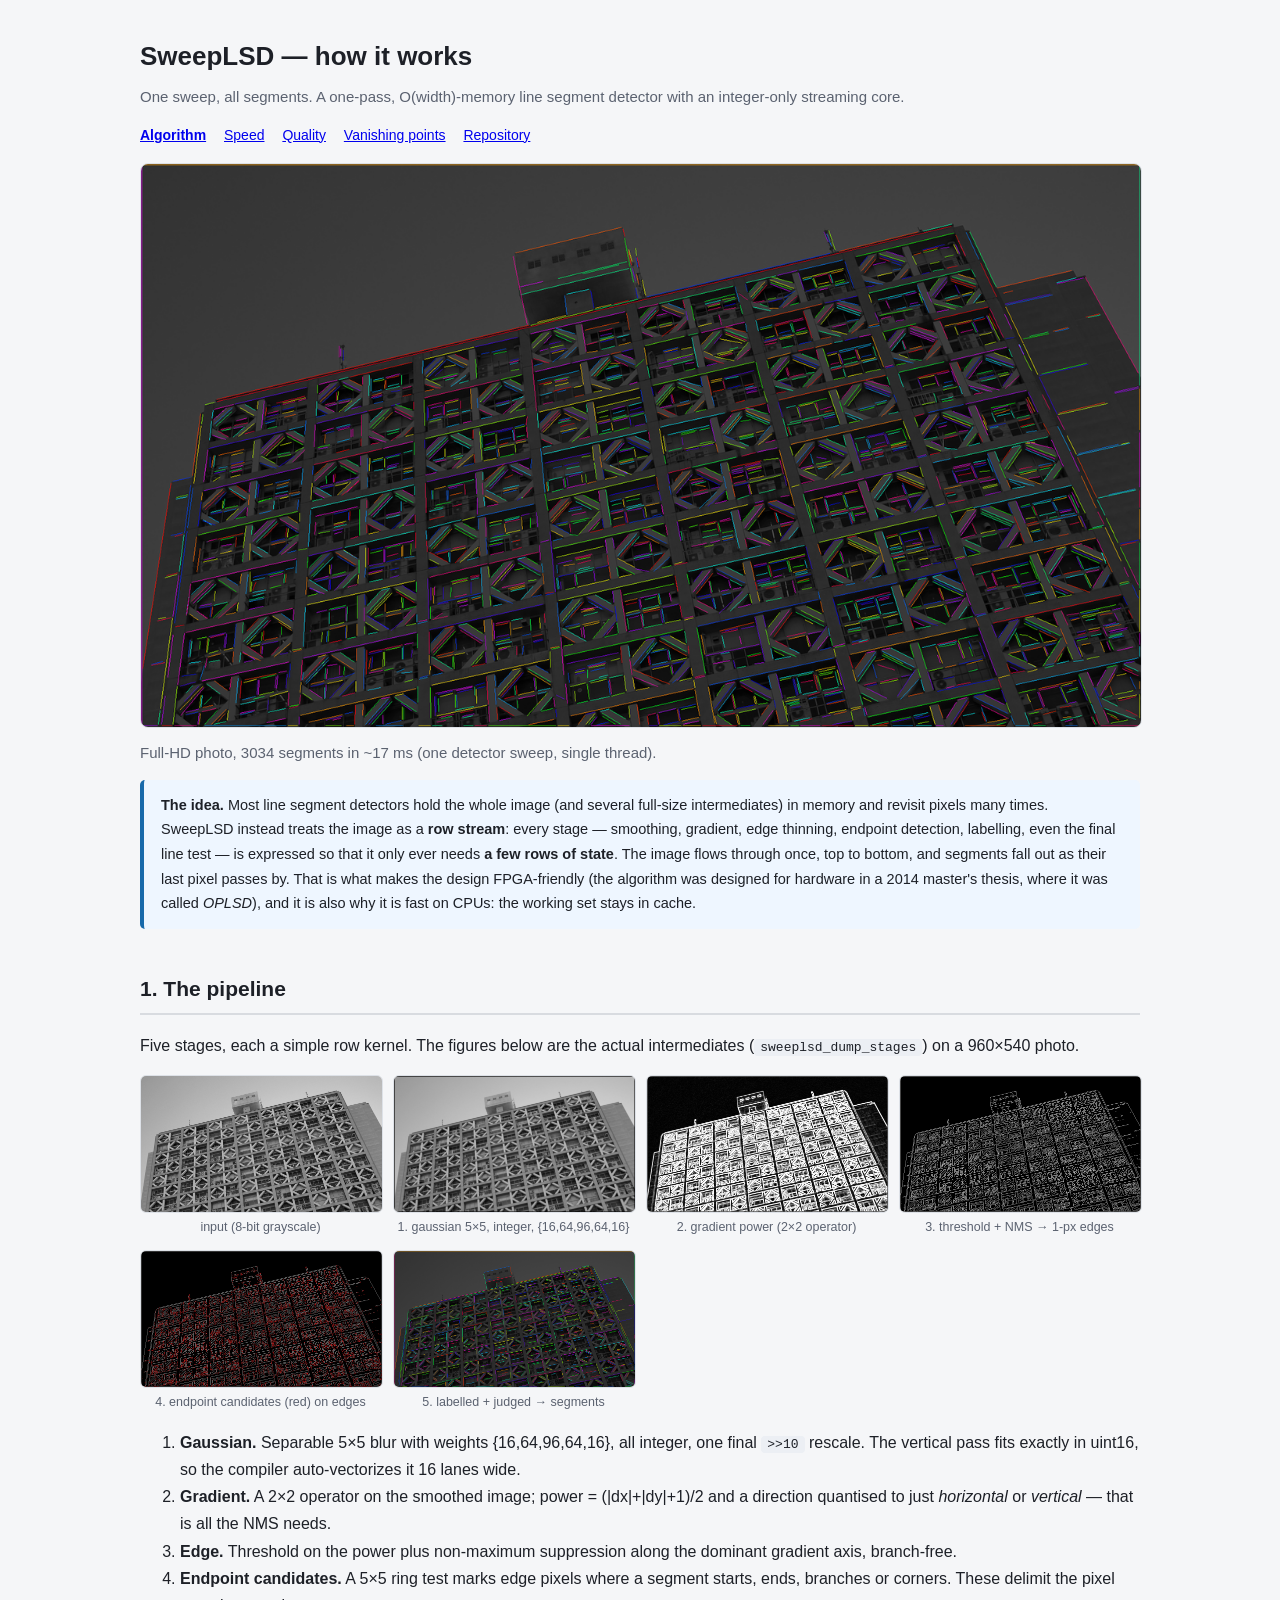
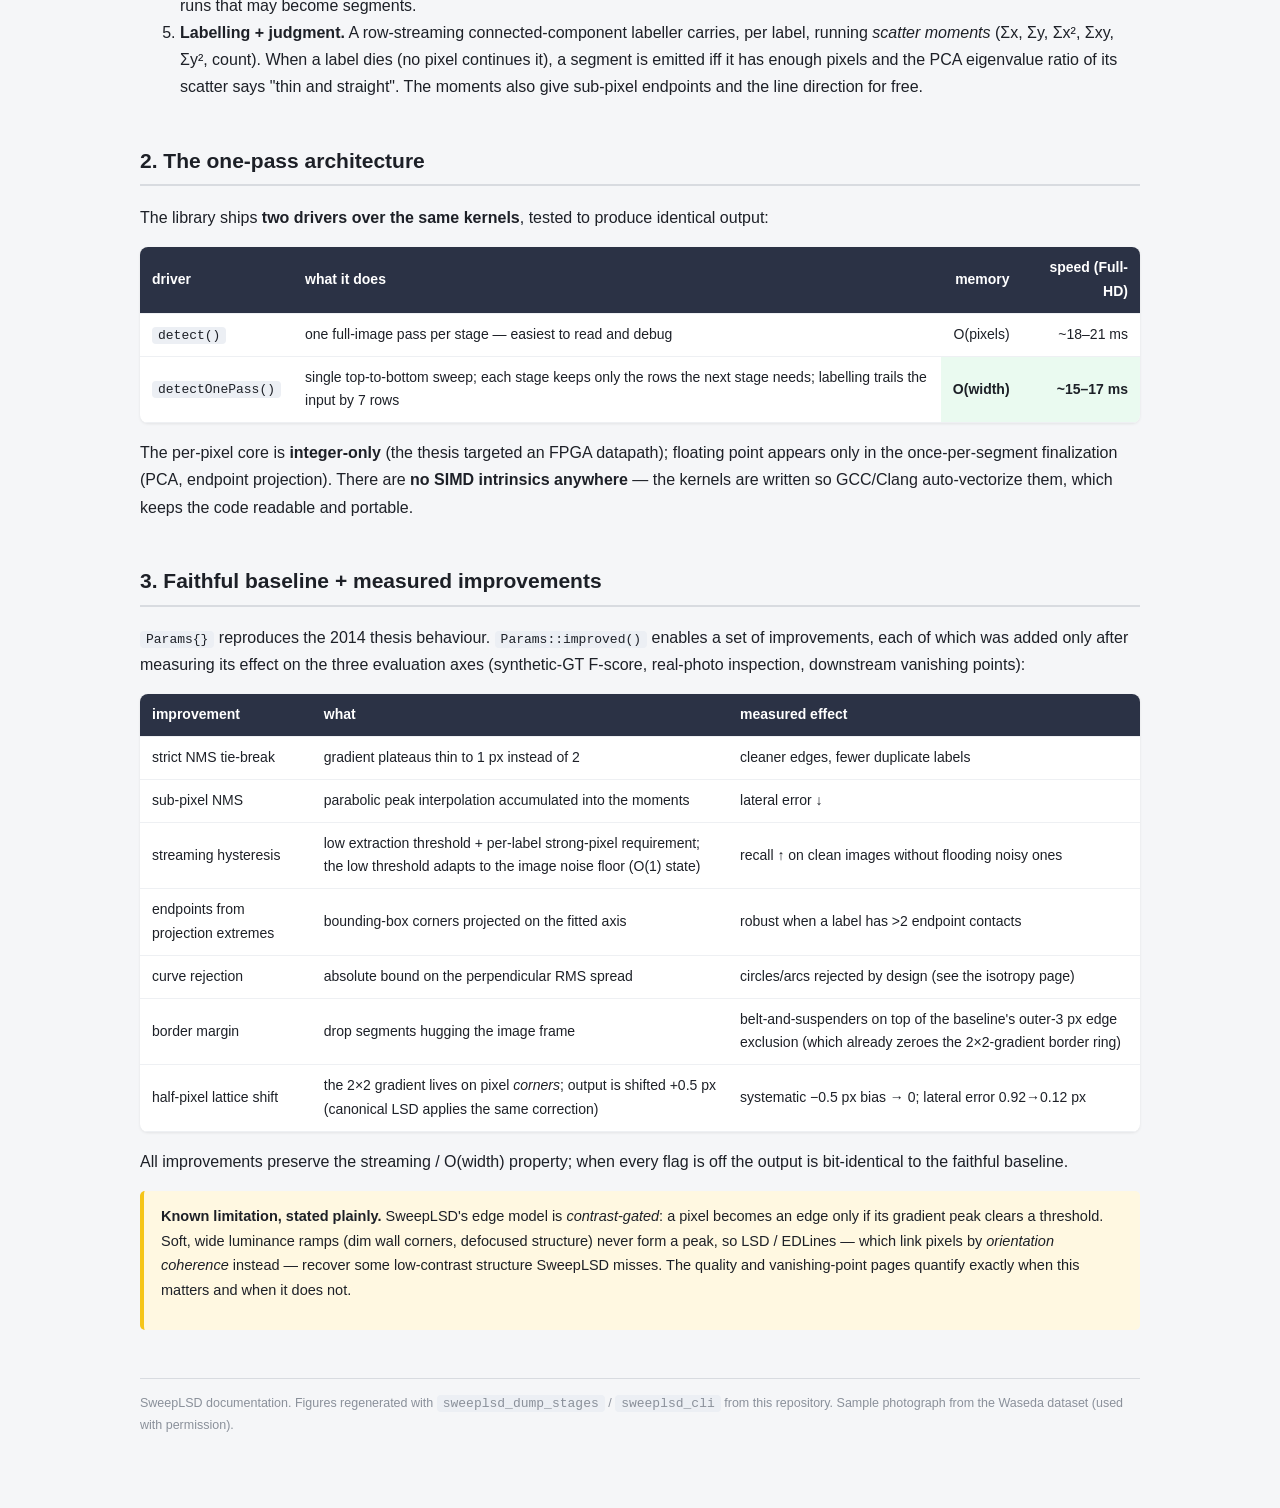
==== docs/index.html @ 4e86ebd0 "Exclude the outer 3 px from the edge test (border-ring fidelity fix) The gaussian zeroes the outer 2" ====
<!doctype html>
<html lang="en">
<head>
<meta charset="utf-8">
<meta name="viewport" content="width=device-width, initial-scale=1">
<title>SweepLSD — how it works</title>
<link rel="stylesheet" href="style.css">
</head>
<body><div class="wrap">

<h1>SweepLSD — how it works</h1>
<p class="sub">One sweep, all segments. A one-pass, O(width)-memory line segment detector
with an integer-only streaming core.</p>
<nav><a href="index.html"><b>Algorithm</b></a> <a href="benchmarks.html">Speed</a>
<a href="evaluation.html">Quality</a> <a href="vp_evaluation.html">Vanishing points</a> <a href="https://github.com/ysmz334/sweeplsd">Repository</a></nav>

<img class="wide" src="assets/hero_segments.png" alt="SweepLSD segments on a Full-HD photo">
<p class="sub" style="margin-top:4px">Full-HD photo, 3034 segments in ~17 ms (one detector sweep, single thread).</p>

<div class="key"><b>The idea.</b> Most line segment detectors hold the whole image (and several
full-size intermediates) in memory and revisit pixels many times. SweepLSD instead treats the
image as a <b>row stream</b>: every stage — smoothing, gradient, edge thinning, endpoint
detection, labelling, even the final line test — is expressed so that it only ever needs
<b>a few rows of state</b>. The image flows through once, top to bottom, and segments fall out
as their last pixel passes by. That is what makes the design FPGA-friendly (the algorithm was
designed for hardware in a 2014 master's thesis, where it was called <i>OPLSD</i>), and it is
also why it is fast on CPUs: the working set stays in cache.</div>

<h2>1. The pipeline</h2>
<p>Five stages, each a simple row kernel. The figures below are the actual intermediates
(<code>sweeplsd_dump_stages</code>) on a 960×540 photo.</p>

<div class="gallery">
<figure><img src="assets/stages/00_source.png"><figcaption>input (8-bit grayscale)</figcaption></figure>
<figure><img src="assets/stages/01_gaussian.png"><figcaption>1. gaussian 5×5, integer, {16,64,96,64,16}</figcaption></figure>
<figure><img src="assets/stages/02_power.png"><figcaption>2. gradient power (2×2 operator)</figcaption></figure>
<figure><img src="assets/stages/03_edge.png"><figcaption>3. threshold + NMS → 1-px edges</figcaption></figure>
<figure><img src="assets/stages/04_feature.png"><figcaption>4. endpoint candidates (red) on edges</figcaption></figure>
<figure><img src="assets/stages/05_segments.png"><figcaption>5. labelled + judged → segments</figcaption></figure>
</div>

<ol>
<li><b>Gaussian.</b> Separable 5×5 blur with weights {16,64,96,64,16}, all integer, one
final <code>&gt;&gt;10</code> rescale. The vertical pass fits exactly in uint16, so the compiler
auto-vectorizes it 16 lanes wide.</li>
<li><b>Gradient.</b> A 2×2 operator on the smoothed image; power = (|dx|+|dy|+1)/2 and a
direction quantised to just <i>horizontal</i> or <i>vertical</i> — that is all the NMS needs.</li>
<li><b>Edge.</b> Threshold on the power plus non-maximum suppression along the dominant
gradient axis, branch-free.</li>
<li><b>Endpoint candidates.</b> A 5×5 ring test marks edge pixels where a segment starts,
ends, branches or corners. These delimit the pixel runs that may become segments.</li>
<li><b>Labelling + judgment.</b> A row-streaming connected-component labeller carries, per
label, running <i>scatter moments</i> (Σx, Σy, Σx², Σxy, Σy², count). When a label dies
(no pixel continues it), a segment is emitted iff it has enough pixels and the PCA eigenvalue
ratio of its scatter says "thin and straight". The moments also give sub-pixel endpoints and
the line direction for free.</li>
</ol>

<h2>2. The one-pass architecture</h2>
<p>The library ships <b>two drivers over the same kernels</b>, tested to produce identical
output:</p>
<table><thead><tr><th>driver</th><th style="text-align:left">what it does</th><th>memory</th><th>speed (Full-HD)</th></tr></thead><tbody>
<tr><td><code>detect()</code></td><td style="text-align:left">one full-image pass per stage — easiest to read and debug</td><td>O(pixels)</td><td>~18–21 ms</td></tr>
<tr><td><code>detectOnePass()</code></td><td style="text-align:left">single top-to-bottom sweep; each stage keeps only the rows the next stage needs; labelling trails the input by 7 rows</td><td class="best">O(width)</td><td class="best">~15–17 ms</td></tr>
</tbody></table>
<p>The per-pixel core is <b>integer-only</b> (the thesis targeted an FPGA datapath);
floating point appears only in the once-per-segment finalization (PCA, endpoint projection).
There are <b>no SIMD intrinsics anywhere</b> — the kernels are written so GCC/Clang
auto-vectorize them, which keeps the code readable and portable.</p>

<h2>3. Faithful baseline + measured improvements</h2>
<p><code>Params{}</code> reproduces the 2014 thesis behaviour. <code>Params::improved()</code>
enables a set of improvements, each of which was added only after measuring its effect on the
three evaluation axes (synthetic-GT F-score, real-photo inspection, downstream vanishing
points):</p>
<table><thead><tr><th>improvement</th><th style="text-align:left">what</th><th style="text-align:left">measured effect</th></tr></thead><tbody>
<tr><td>strict NMS tie-break</td><td style="text-align:left">gradient plateaus thin to 1 px instead of 2</td><td style="text-align:left">cleaner edges, fewer duplicate labels</td></tr>
<tr><td>sub-pixel NMS</td><td style="text-align:left">parabolic peak interpolation accumulated into the moments</td><td style="text-align:left">lateral error ↓</td></tr>
<tr><td>streaming hysteresis</td><td style="text-align:left">low extraction threshold + per-label strong-pixel requirement; the low threshold adapts to the image noise floor (O(1) state)</td><td style="text-align:left">recall ↑ on clean images without flooding noisy ones</td></tr>
<tr><td>endpoints from projection extremes</td><td style="text-align:left">bounding-box corners projected on the fitted axis</td><td style="text-align:left">robust when a label has &gt;2 endpoint contacts</td></tr>
<tr><td>curve rejection</td><td style="text-align:left">absolute bound on the perpendicular RMS spread</td><td style="text-align:left">circles/arcs rejected by design (see the isotropy page)</td></tr>
<tr><td>border margin</td><td style="text-align:left">drop segments hugging the image frame</td><td style="text-align:left">belt-and-suspenders on top of the baseline's outer-3&nbsp;px edge exclusion (which already zeroes the 2×2-gradient border ring)</td></tr>
<tr><td>half-pixel lattice shift</td><td style="text-align:left">the 2×2 gradient lives on pixel <i>corners</i>; output is shifted +0.5 px (canonical LSD applies the same correction)</td><td style="text-align:left">systematic −0.5 px bias → 0; lateral error 0.92→0.12 px</td></tr>
</tbody></table>
<p>All improvements preserve the streaming / O(width) property; when every flag is off the
output is bit-identical to the faithful baseline.</p>

<div class="note"><b>Known limitation, stated plainly.</b> SweepLSD's edge model is
<i>contrast-gated</i>: a pixel becomes an edge only if its gradient peak clears a threshold.
Soft, wide luminance ramps (dim wall corners, defocused structure) never form a peak, so
LSD / EDLines — which link pixels by <i>orientation coherence</i> instead — recover some
low-contrast structure SweepLSD misses. The quality and vanishing-point pages quantify
exactly when this matters and when it does not.</p></div>

<footer>SweepLSD documentation. Figures regenerated with <code>sweeplsd_dump_stages</code> /
<code>sweeplsd_cli</code> from this repository. Sample photograph from the Waseda dataset
(used with permission).</footer>
</div></body></html>
---- docs/style.css ----
body{font-family:'Segoe UI',Helvetica,Arial,sans-serif;margin:0;background:#f5f6f8;color:#1d2027;line-height:1.7}
.wrap{max-width:1000px;margin:0 auto;padding:34px 24px 72px}
h1{font-size:26px;margin:0 0 6px}
.sub{color:#5b6270;font-size:15px;margin:0 0 10px}
h2{margin-top:42px;border-bottom:2px solid #d8dbe0;padding-bottom:6px;font-size:21px}
h3{margin-top:28px;font-size:17px;color:#2b3245}
nav{font-size:14px;margin:14px 0 4px}
nav a{margin-right:14px}
table{border-collapse:collapse;width:100%;background:#fff;box-shadow:0 1px 3px rgba(0,0,0,.08);border-radius:8px;overflow:hidden;margin-top:12px;font-size:14px}
th,td{padding:9px 12px;text-align:right;border-bottom:1px solid #eef0f3}
th:first-child,td:first-child{text-align:left}
thead th{background:#2b3245;color:#fff;font-weight:600}
tbody tr:hover{background:#f0f6fc}
.sweep{color:#7b2d8b;font-weight:700}
.best{background:#eafaf0;font-weight:700}
.ceil{color:#888;font-style:italic}
.note{background:#fff8e1;border-left:4px solid #f5c518;padding:13px 17px;border-radius:5px;font-size:14.5px;margin-top:14px}
.key{background:#eef6ff;border-left:4px solid #1769aa;padding:13px 17px;border-radius:5px;font-size:14.5px;margin-top:14px}
.warn{background:#fdecea;border-left:4px solid #d9534f;padding:13px 17px;border-radius:5px;font-size:14.5px;margin-top:14px}
code{background:#eceff4;padding:1px 6px;border-radius:4px;font-size:13px}
.gallery{display:grid;grid-template-columns:repeat(auto-fit,minmax(230px,1fr));gap:12px;margin-top:14px}
.gallery figure{margin:0}
.gallery img{width:100%;border-radius:6px;border:1px solid #dde1e7;display:block}
.gallery figcaption{font-size:12.5px;color:#5b6270;margin-top:4px;text-align:center}
img.wide{width:100%;border-radius:8px;border:1px solid #dde1e7;margin-top:12px}
footer{margin-top:48px;font-size:12.5px;color:#8a909a;border-top:1px solid #d8dbe0;padding-top:14px}
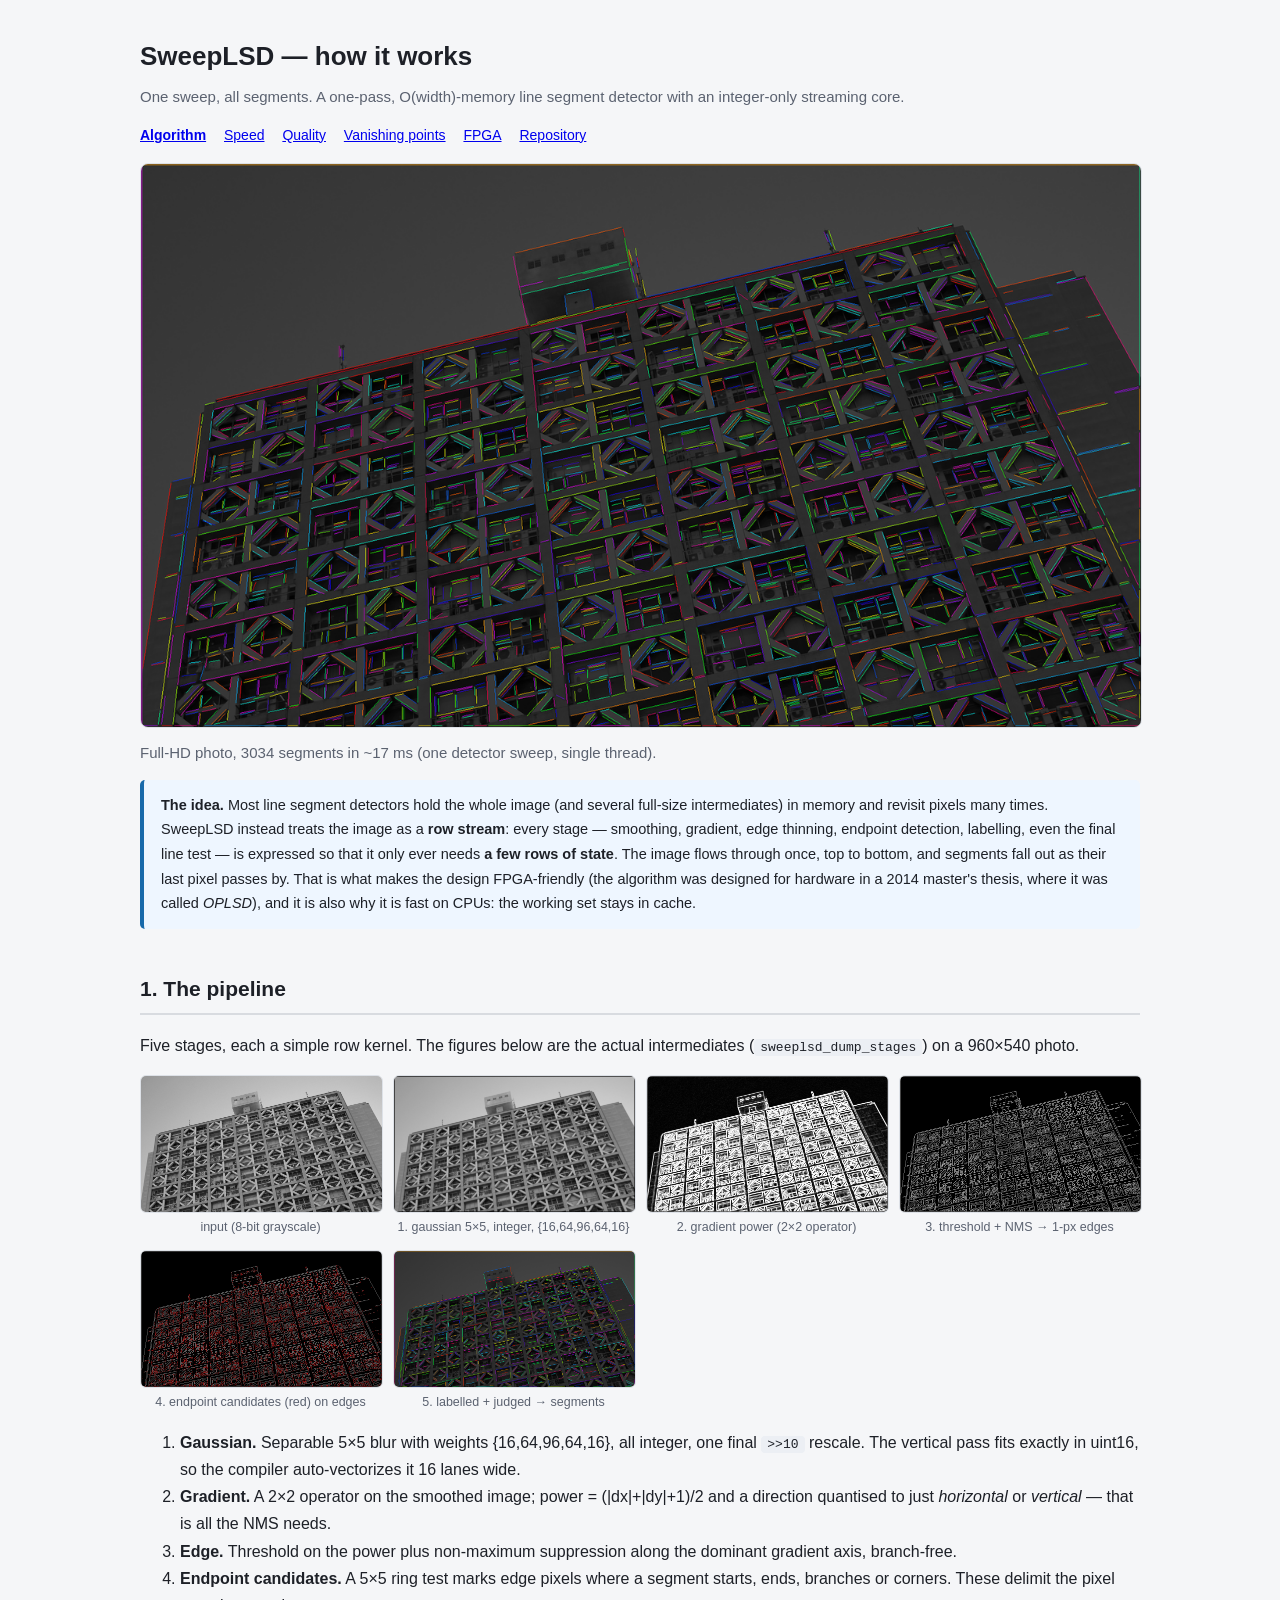
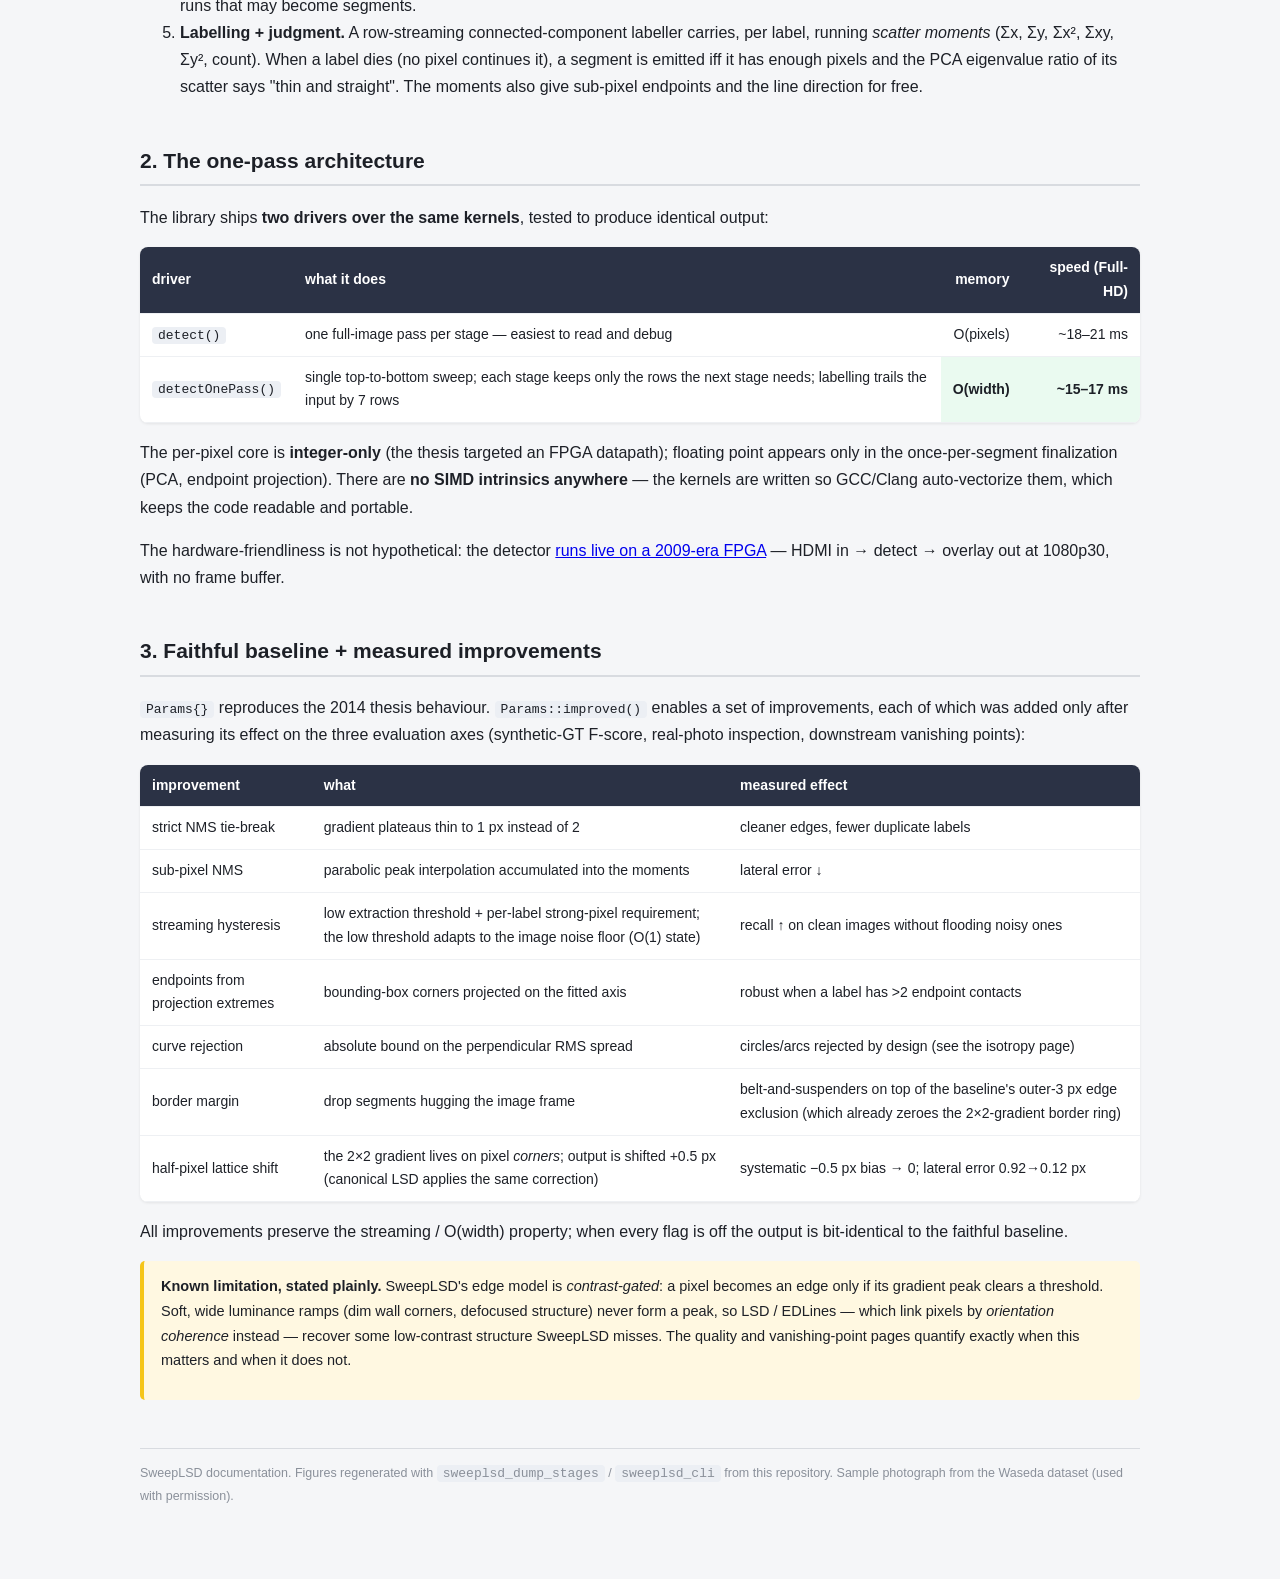
==== commit f1333344: "docs: add the FPGA page to GitHub Pages The site had no trace of the project's biggest differentiato" ====
--- a/docs/index.html
+++ b/docs/index.html
@@ -12,7 +12,8 @@
 <p class="sub">One sweep, all segments. A one-pass, O(width)-memory line segment detector
 with an integer-only streaming core.</p>
 <nav><a href="index.html"><b>Algorithm</b></a> <a href="benchmarks.html">Speed</a>
-<a href="evaluation.html">Quality</a> <a href="vp_evaluation.html">Vanishing points</a> <a href="https://github.com/ysmz334/sweeplsd">Repository</a></nav>
+<a href="evaluation.html">Quality</a> <a href="vp_evaluation.html">Vanishing points</a>
+<a href="fpga.html">FPGA</a> <a href="https://github.com/ysmz334/sweeplsd">Repository</a></nav>
 
 <img class="wide" src="assets/hero_segments.png" alt="SweepLSD segments on a Full-HD photo">
 <p class="sub" style="margin-top:4px">Full-HD photo, 3034 segments in ~17 ms (one detector sweep, single thread).</p>
@@ -67,6 +68,9 @@
 floating point appears only in the once-per-segment finalization (PCA, endpoint projection).
 There are <b>no SIMD intrinsics anywhere</b> — the kernels are written so GCC/Clang
 auto-vectorize them, which keeps the code readable and portable.</p>
+<p>The hardware-friendliness is not hypothetical: the detector
+<a href="fpga.html">runs live on a 2009-era FPGA</a> — HDMI in → detect → overlay out at
+1080p30, with no frame buffer.</p>
 
 <h2>3. Faithful baseline + measured improvements</h2>
 <p><code>Params{}</code> reproduces the 2014 thesis behaviour. <code>Params::improved()</code>
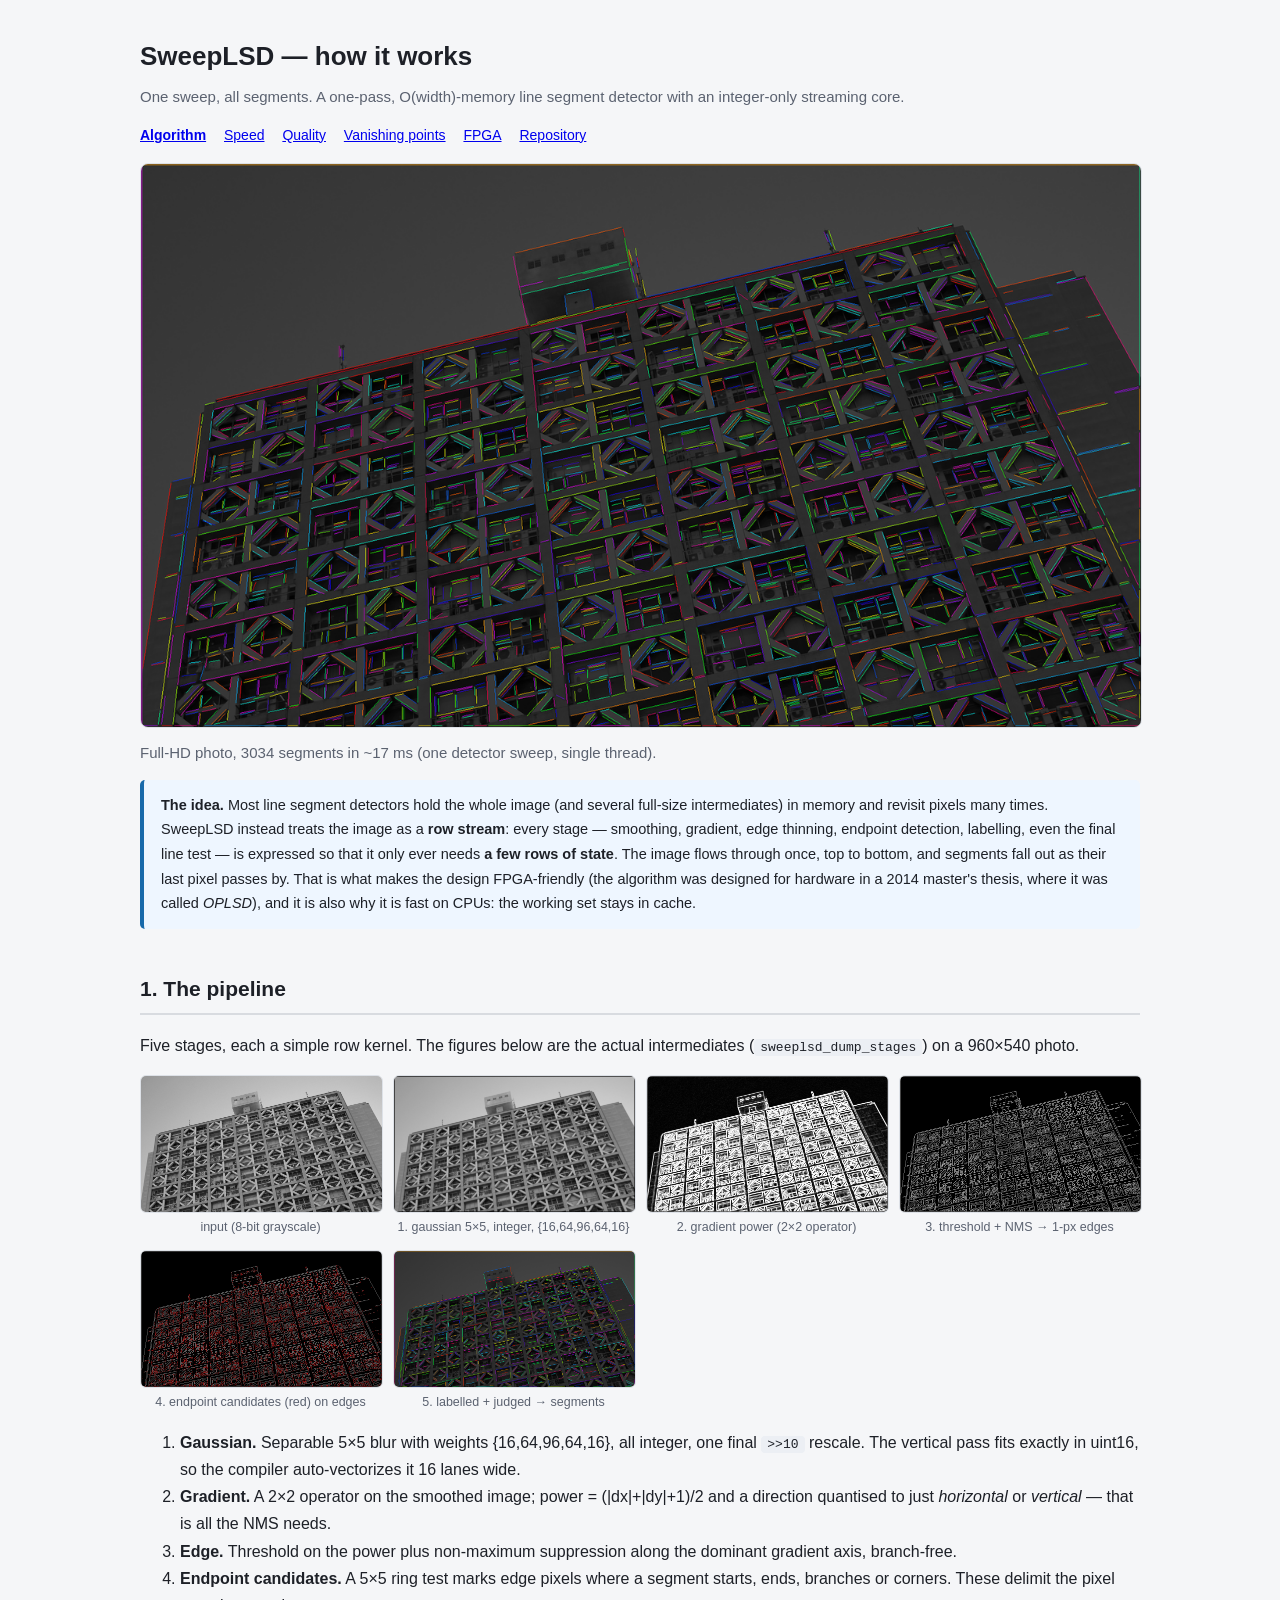
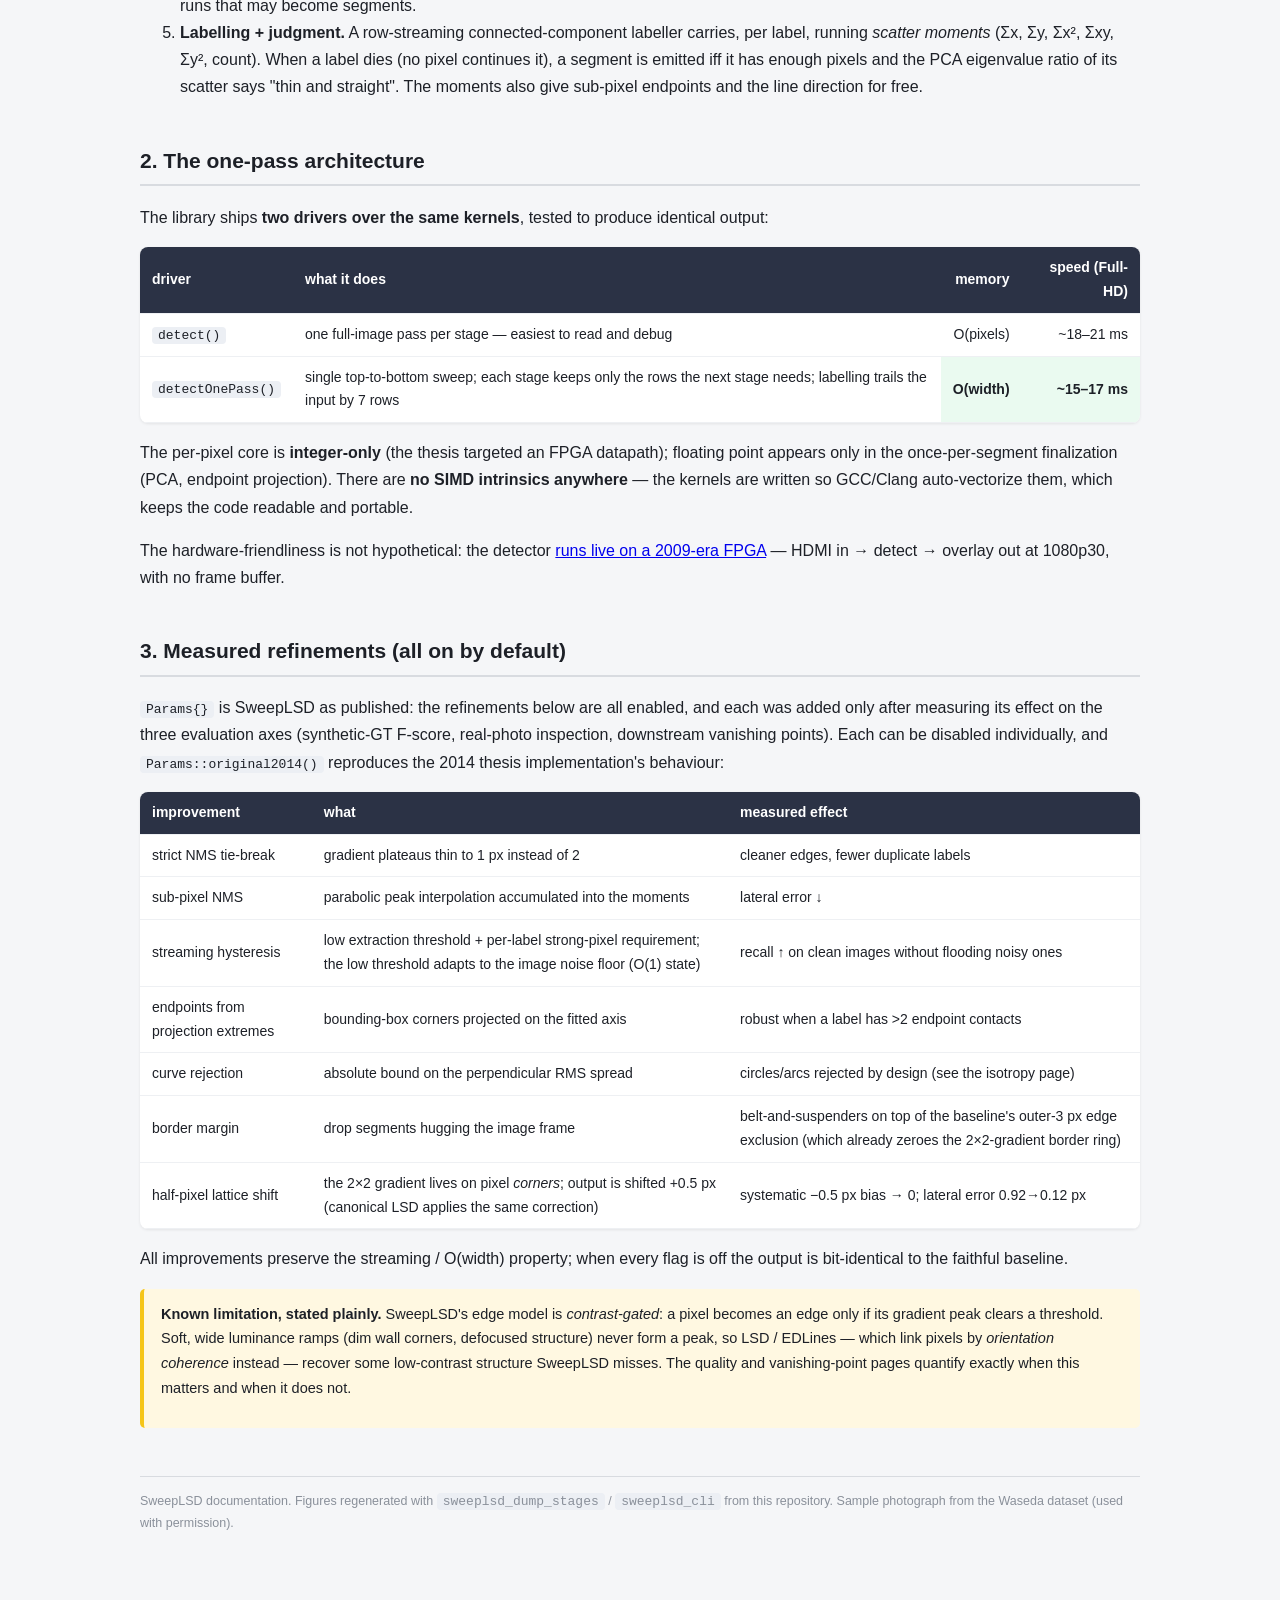
==== commit 43102267: "BREAKING: Params{} is now the shipped configuration; add original2014() The paper presents SweepLSD " ====
--- a/docs/index.html
+++ b/docs/index.html
@@ -72,11 +72,12 @@
 <a href="fpga.html">runs live on a 2009-era FPGA</a> — HDMI in → detect → overlay out at
 1080p30, with no frame buffer.</p>
 
-<h2>3. Faithful baseline + measured improvements</h2>
-<p><code>Params{}</code> reproduces the 2014 thesis behaviour. <code>Params::improved()</code>
-enables a set of improvements, each of which was added only after measuring its effect on the
-three evaluation axes (synthetic-GT F-score, real-photo inspection, downstream vanishing
-points):</p>
+<h2>3. Measured refinements (all on by default)</h2>
+<p><code>Params{}</code> is SweepLSD as published: the refinements below are all enabled, and
+each was added only after measuring its effect on the three evaluation axes (synthetic-GT
+F-score, real-photo inspection, downstream vanishing points). Each can be disabled
+individually, and <code>Params::original2014()</code> reproduces the 2014 thesis
+implementation's behaviour:</p>
 <table><thead><tr><th>improvement</th><th style="text-align:left">what</th><th style="text-align:left">measured effect</th></tr></thead><tbody>
 <tr><td>strict NMS tie-break</td><td style="text-align:left">gradient plateaus thin to 1 px instead of 2</td><td style="text-align:left">cleaner edges, fewer duplicate labels</td></tr>
 <tr><td>sub-pixel NMS</td><td style="text-align:left">parabolic peak interpolation accumulated into the moments</td><td style="text-align:left">lateral error ↓</td></tr>
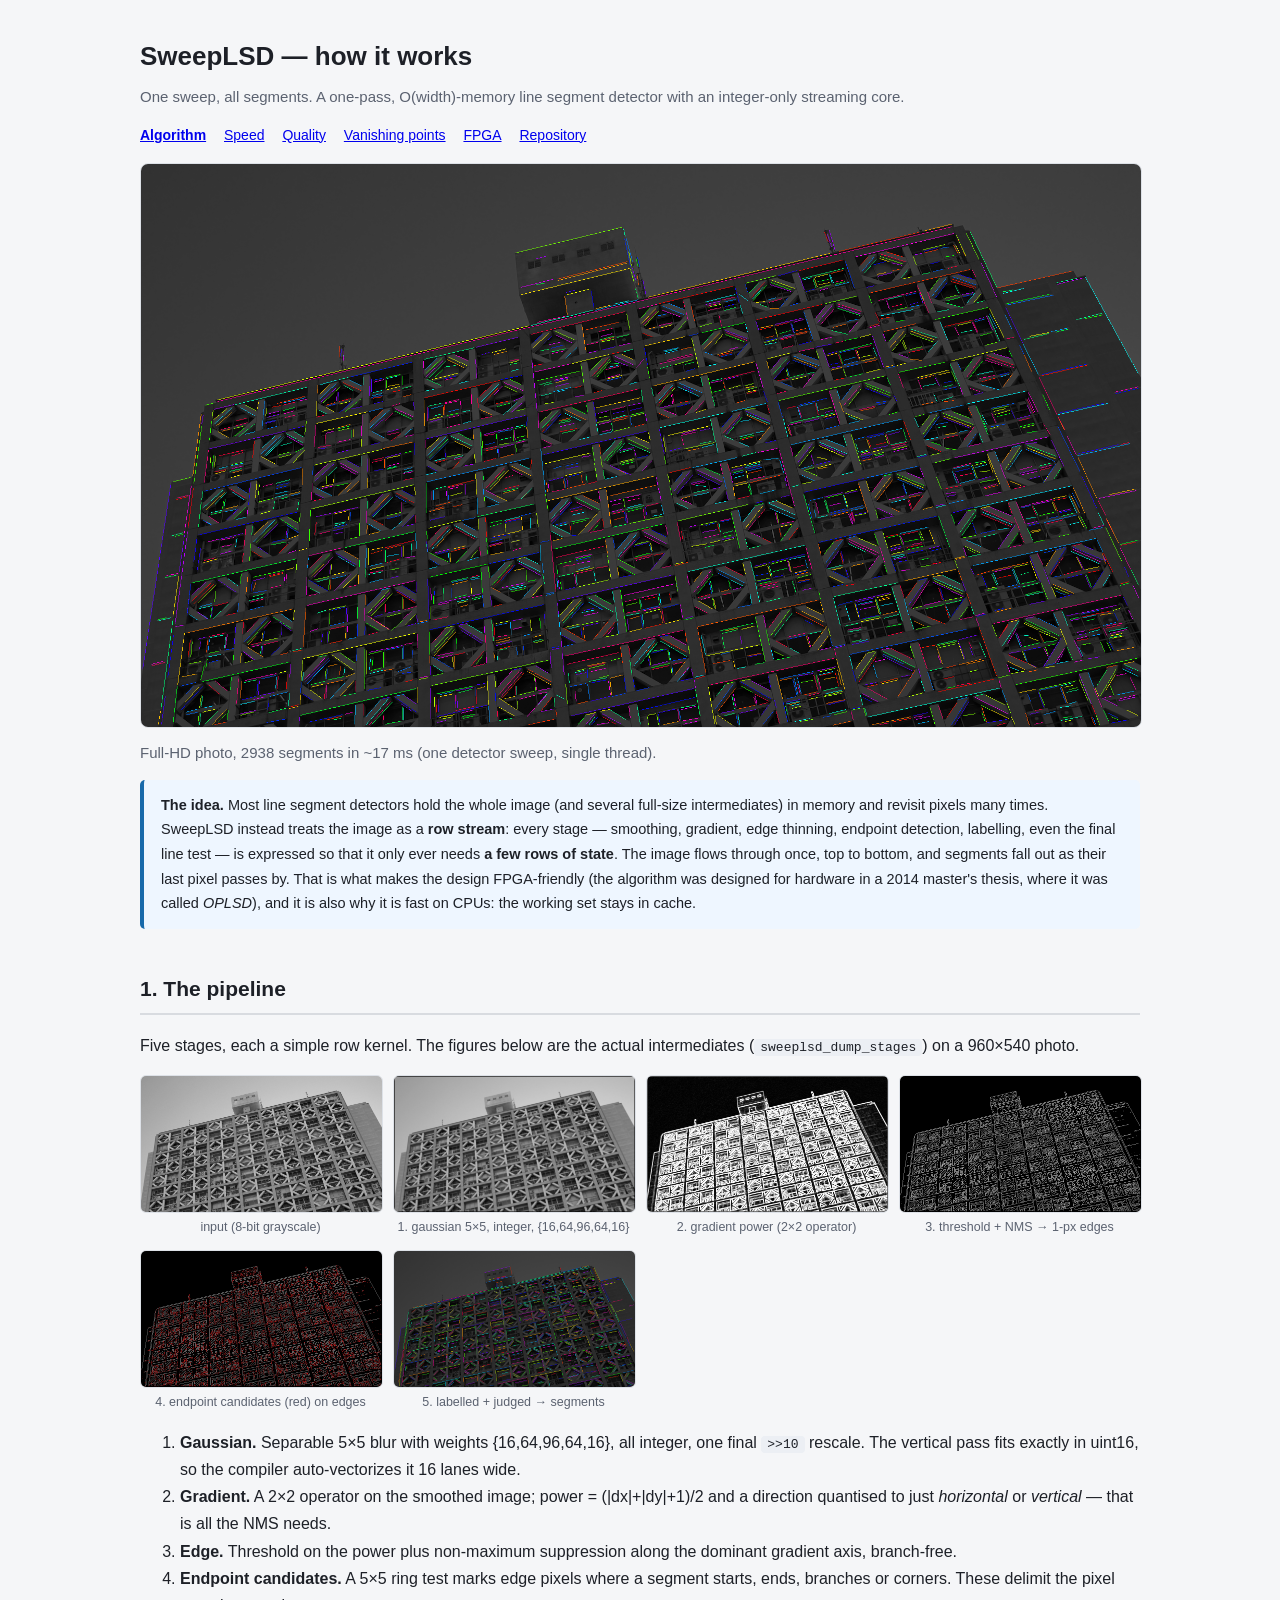
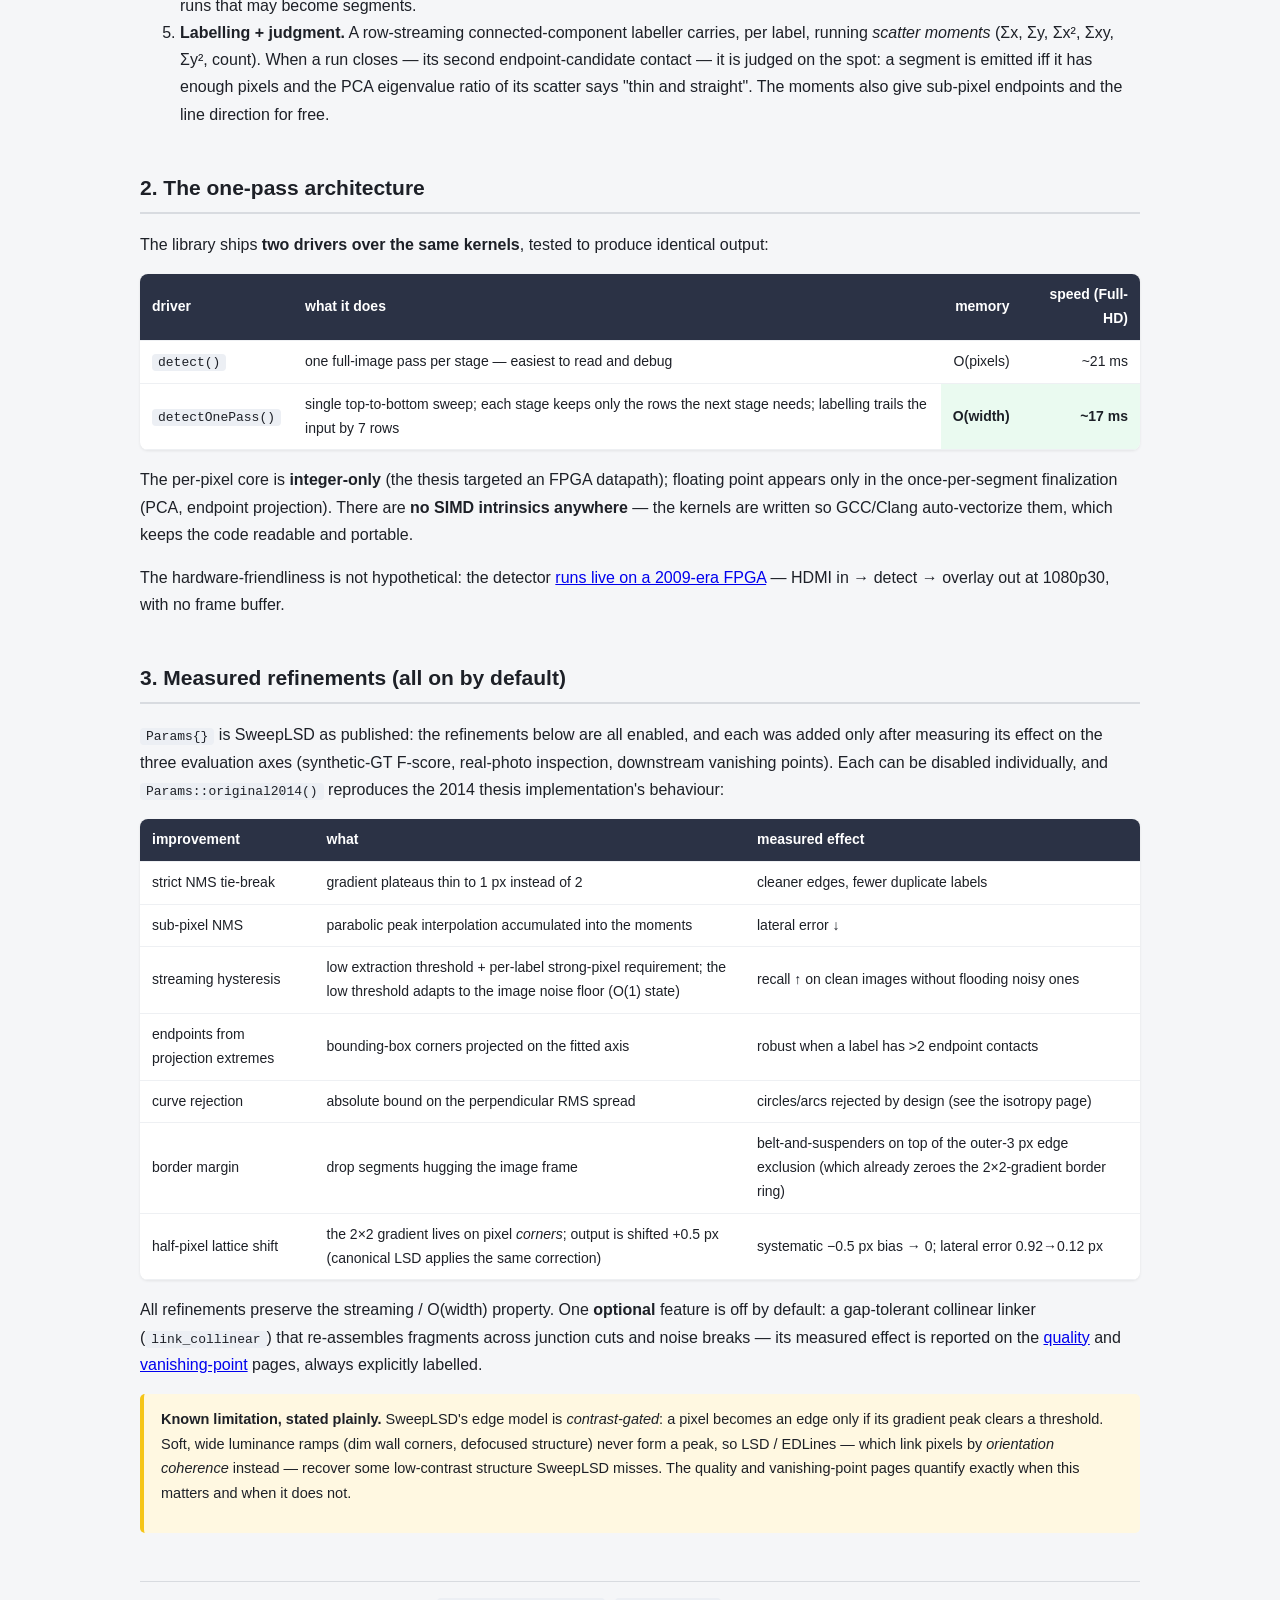
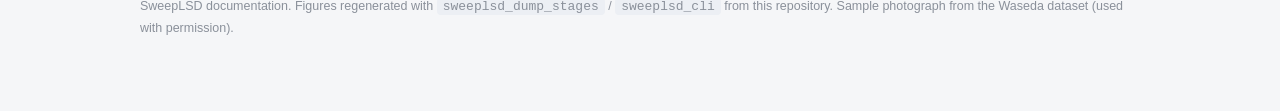
==== commit ea55176f: "docs: one-configuration refresh + ELSED across every axis + new measurements Sync the Pages docs wit" ====
--- a/docs/index.html
+++ b/docs/index.html
@@ -16,7 +16,7 @@
 <a href="fpga.html">FPGA</a> <a href="https://github.com/ysmz334/sweeplsd">Repository</a></nav>
 
 <img class="wide" src="assets/hero_segments.png" alt="SweepLSD segments on a Full-HD photo">
-<p class="sub" style="margin-top:4px">Full-HD photo, 3034 segments in ~17 ms (one detector sweep, single thread).</p>
+<p class="sub" style="margin-top:4px">Full-HD photo, 2938 segments in ~17 ms (one detector sweep, single thread).</p>
 
 <div class="key"><b>The idea.</b> Most line segment detectors hold the whole image (and several
 full-size intermediates) in memory and revisit pixels many times. SweepLSD instead treats the
@@ -51,18 +51,18 @@
 <li><b>Endpoint candidates.</b> A 5×5 ring test marks edge pixels where a segment starts,
 ends, branches or corners. These delimit the pixel runs that may become segments.</li>
 <li><b>Labelling + judgment.</b> A row-streaming connected-component labeller carries, per
-label, running <i>scatter moments</i> (Σx, Σy, Σx², Σxy, Σy², count). When a label dies
-(no pixel continues it), a segment is emitted iff it has enough pixels and the PCA eigenvalue
-ratio of its scatter says "thin and straight". The moments also give sub-pixel endpoints and
-the line direction for free.</li>
+label, running <i>scatter moments</i> (Σx, Σy, Σx², Σxy, Σy², count). When a run closes —
+its second endpoint-candidate contact — it is judged on the spot: a segment is emitted iff
+it has enough pixels and the PCA eigenvalue ratio of its scatter says "thin and straight".
+The moments also give sub-pixel endpoints and the line direction for free.</li>
 </ol>
 
 <h2>2. The one-pass architecture</h2>
 <p>The library ships <b>two drivers over the same kernels</b>, tested to produce identical
 output:</p>
 <table><thead><tr><th>driver</th><th style="text-align:left">what it does</th><th>memory</th><th>speed (Full-HD)</th></tr></thead><tbody>
-<tr><td><code>detect()</code></td><td style="text-align:left">one full-image pass per stage — easiest to read and debug</td><td>O(pixels)</td><td>~18–21 ms</td></tr>
-<tr><td><code>detectOnePass()</code></td><td style="text-align:left">single top-to-bottom sweep; each stage keeps only the rows the next stage needs; labelling trails the input by 7 rows</td><td class="best">O(width)</td><td class="best">~15–17 ms</td></tr>
+<tr><td><code>detect()</code></td><td style="text-align:left">one full-image pass per stage — easiest to read and debug</td><td>O(pixels)</td><td>~21 ms</td></tr>
+<tr><td><code>detectOnePass()</code></td><td style="text-align:left">single top-to-bottom sweep; each stage keeps only the rows the next stage needs; labelling trails the input by 7 rows</td><td class="best">O(width)</td><td class="best">~17 ms</td></tr>
 </tbody></table>
 <p>The per-pixel core is <b>integer-only</b> (the thesis targeted an FPGA datapath);
 floating point appears only in the once-per-segment finalization (PCA, endpoint projection).
@@ -84,11 +84,14 @@
 <tr><td>streaming hysteresis</td><td style="text-align:left">low extraction threshold + per-label strong-pixel requirement; the low threshold adapts to the image noise floor (O(1) state)</td><td style="text-align:left">recall ↑ on clean images without flooding noisy ones</td></tr>
 <tr><td>endpoints from projection extremes</td><td style="text-align:left">bounding-box corners projected on the fitted axis</td><td style="text-align:left">robust when a label has &gt;2 endpoint contacts</td></tr>
 <tr><td>curve rejection</td><td style="text-align:left">absolute bound on the perpendicular RMS spread</td><td style="text-align:left">circles/arcs rejected by design (see the isotropy page)</td></tr>
-<tr><td>border margin</td><td style="text-align:left">drop segments hugging the image frame</td><td style="text-align:left">belt-and-suspenders on top of the baseline's outer-3&nbsp;px edge exclusion (which already zeroes the 2×2-gradient border ring)</td></tr>
+<tr><td>border margin</td><td style="text-align:left">drop segments hugging the image frame</td><td style="text-align:left">belt-and-suspenders on top of the outer-3&nbsp;px edge exclusion (which already zeroes the 2×2-gradient border ring)</td></tr>
 <tr><td>half-pixel lattice shift</td><td style="text-align:left">the 2×2 gradient lives on pixel <i>corners</i>; output is shifted +0.5 px (canonical LSD applies the same correction)</td><td style="text-align:left">systematic −0.5 px bias → 0; lateral error 0.92→0.12 px</td></tr>
 </tbody></table>
-<p>All improvements preserve the streaming / O(width) property; when every flag is off the
-output is bit-identical to the faithful baseline.</p>
+<p>All refinements preserve the streaming / O(width) property. One <b>optional</b> feature is
+off by default: a gap-tolerant collinear linker (<code>link_collinear</code>) that
+re-assembles fragments across junction cuts and noise breaks — its measured effect is
+reported on the <a href="evaluation.html">quality</a> and
+<a href="vp_evaluation.html">vanishing-point</a> pages, always explicitly labelled.</p>
 
 <div class="note"><b>Known limitation, stated plainly.</b> SweepLSD's edge model is
 <i>contrast-gated</i>: a pixel becomes an edge only if its gradient peak clears a threshold.
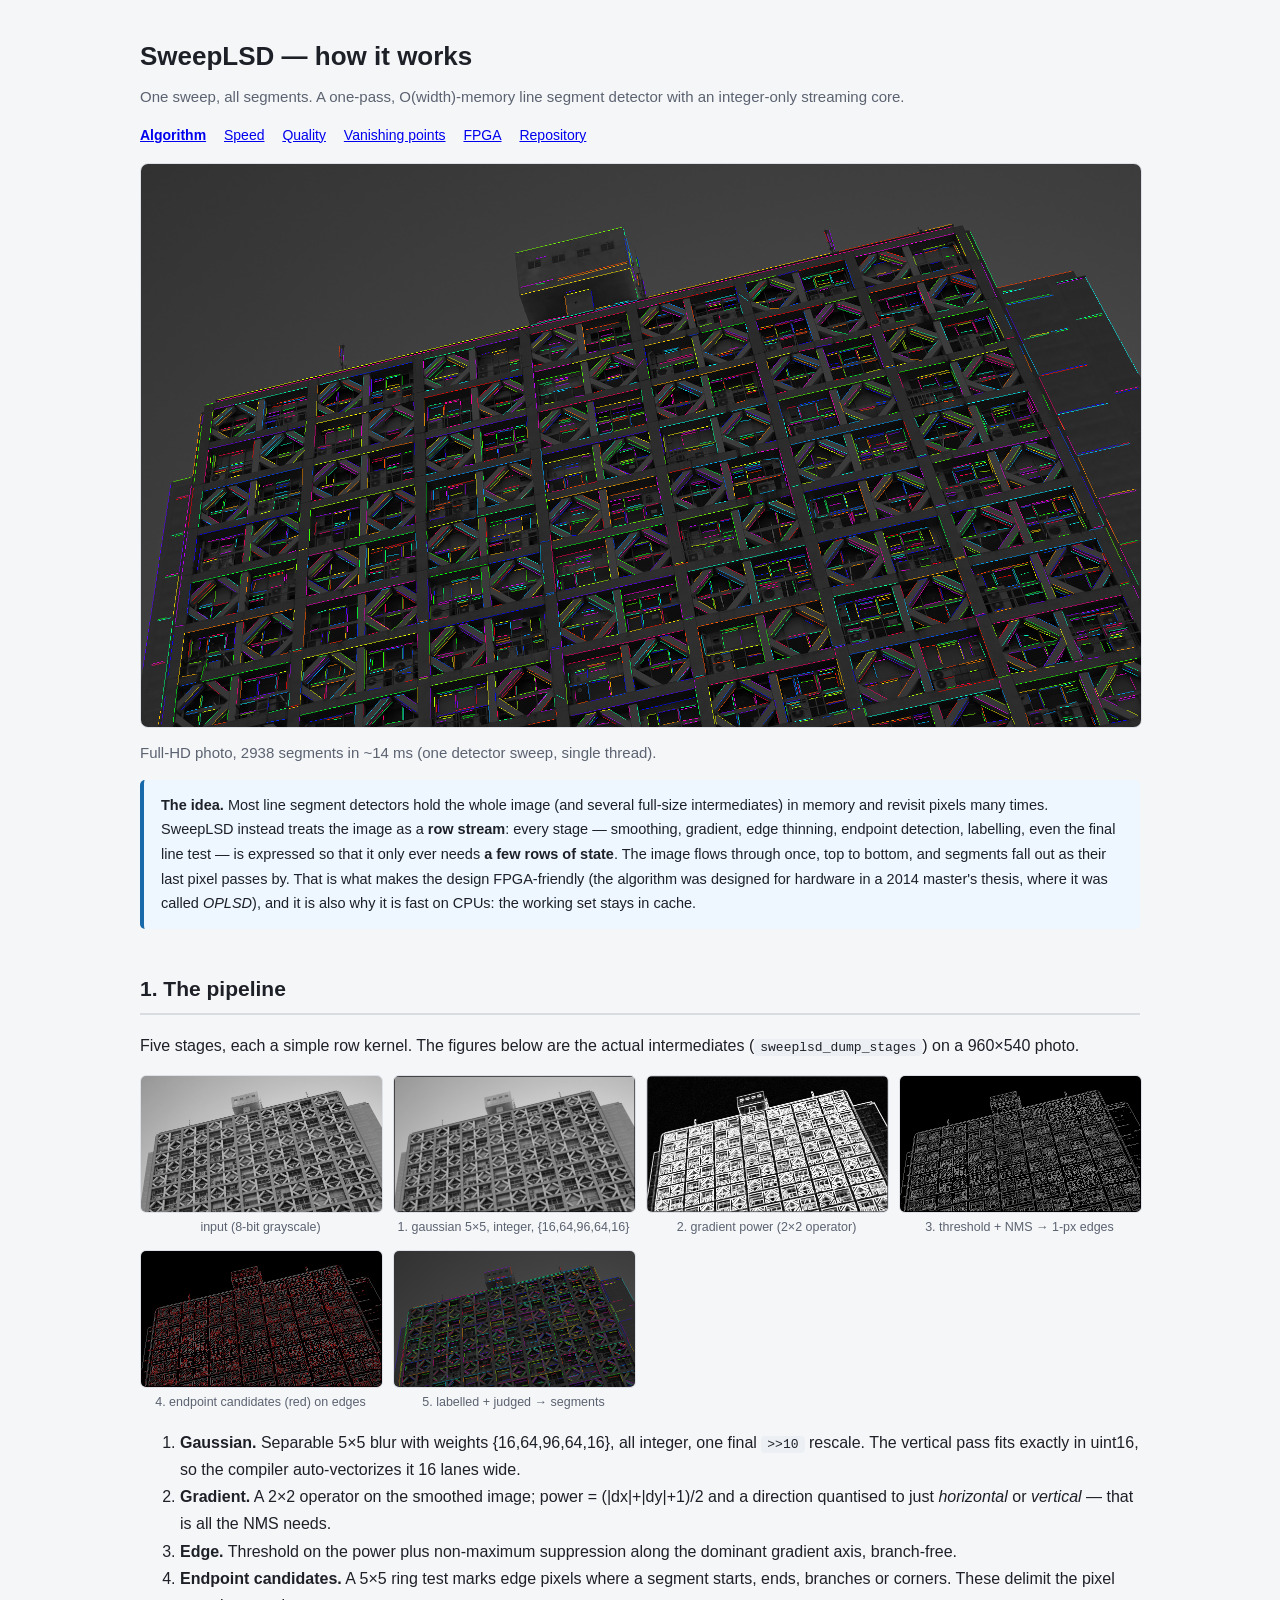
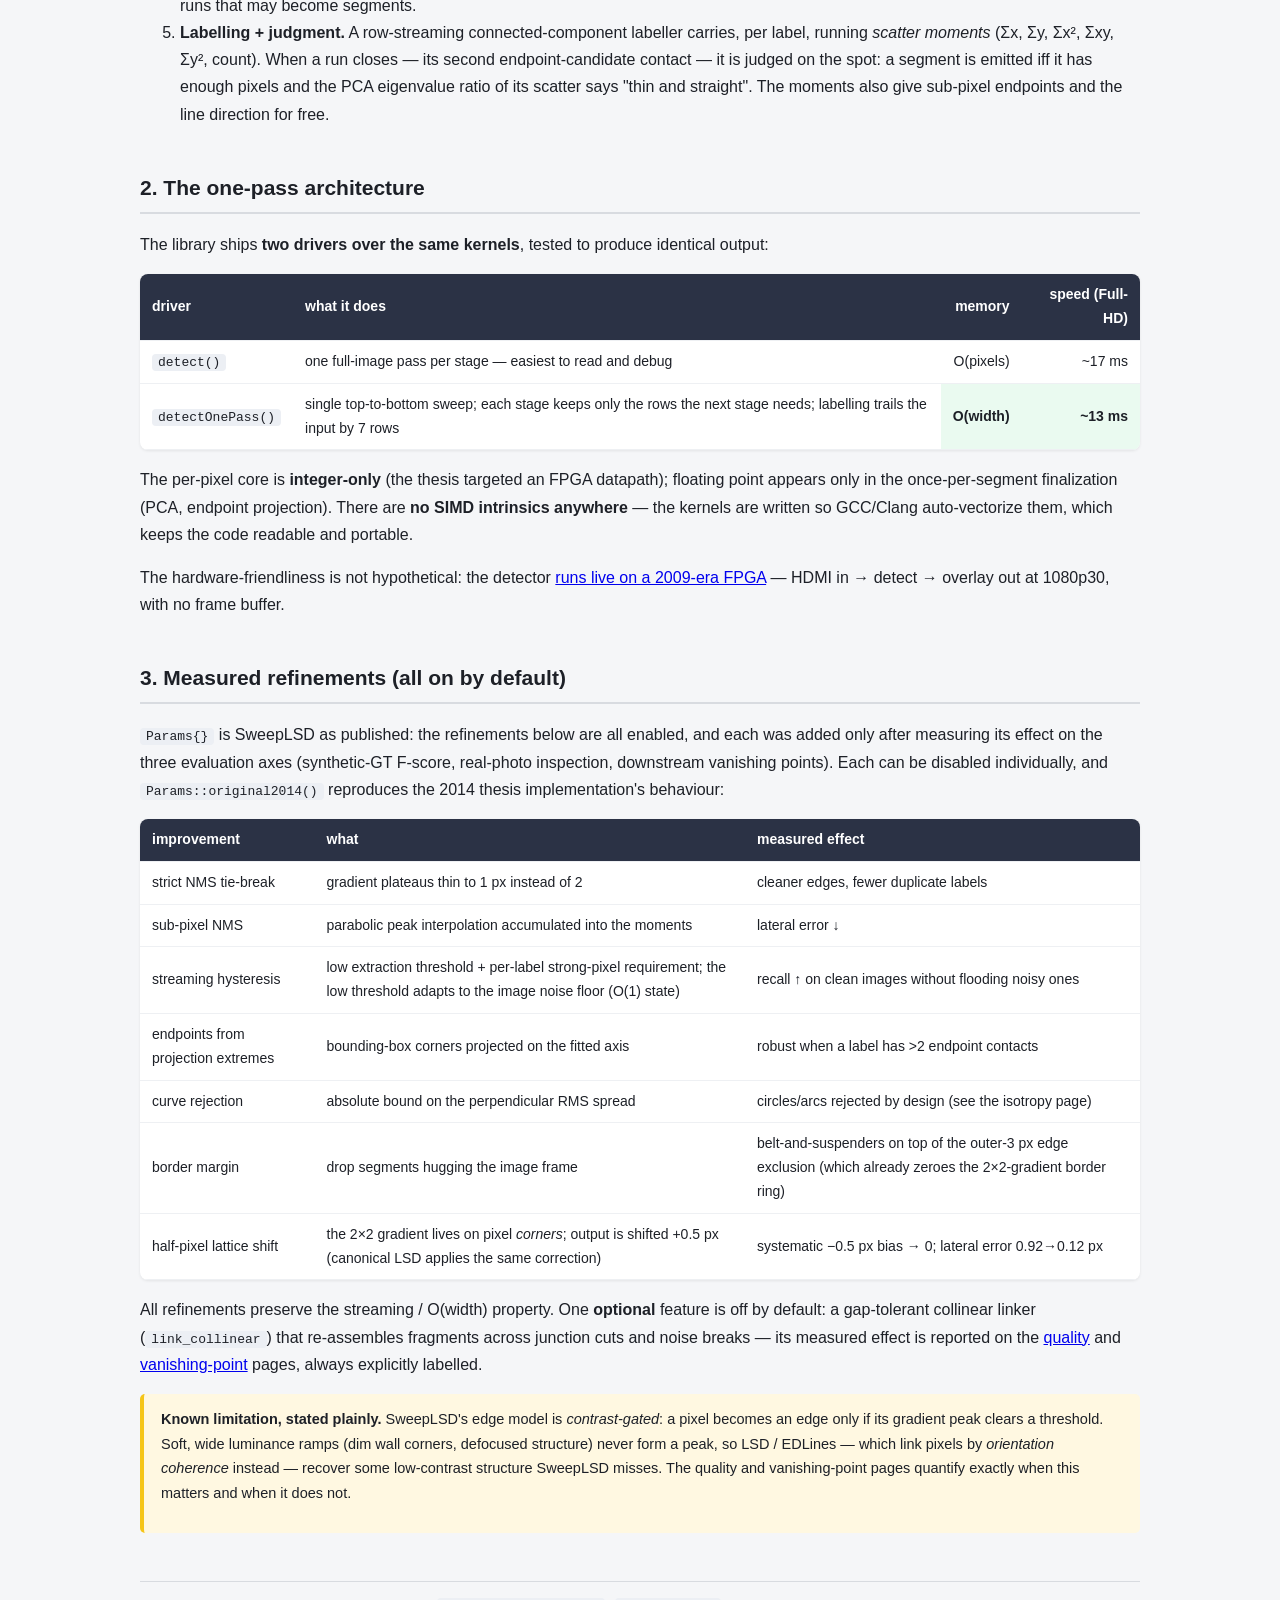
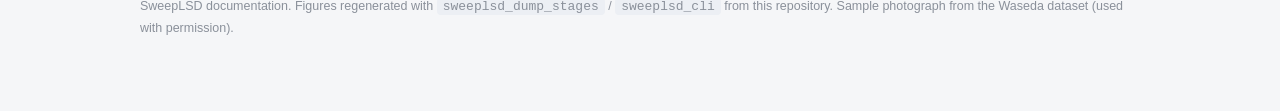
==== commit 131bb759: "docs: update speed numbers for the v3.0.1 labelling fix Full-HD one-pass 17.2->13.4 ms, multi-pass 2" ====
--- a/docs/index.html
+++ b/docs/index.html
@@ -16,7 +16,7 @@
 <a href="fpga.html">FPGA</a> <a href="https://github.com/ysmz334/sweeplsd">Repository</a></nav>
 
 <img class="wide" src="assets/hero_segments.png" alt="SweepLSD segments on a Full-HD photo">
-<p class="sub" style="margin-top:4px">Full-HD photo, 2938 segments in ~17 ms (one detector sweep, single thread).</p>
+<p class="sub" style="margin-top:4px">Full-HD photo, 2938 segments in ~14 ms (one detector sweep, single thread).</p>
 
 <div class="key"><b>The idea.</b> Most line segment detectors hold the whole image (and several
 full-size intermediates) in memory and revisit pixels many times. SweepLSD instead treats the
@@ -61,8 +61,8 @@
 <p>The library ships <b>two drivers over the same kernels</b>, tested to produce identical
 output:</p>
 <table><thead><tr><th>driver</th><th style="text-align:left">what it does</th><th>memory</th><th>speed (Full-HD)</th></tr></thead><tbody>
-<tr><td><code>detect()</code></td><td style="text-align:left">one full-image pass per stage — easiest to read and debug</td><td>O(pixels)</td><td>~21 ms</td></tr>
-<tr><td><code>detectOnePass()</code></td><td style="text-align:left">single top-to-bottom sweep; each stage keeps only the rows the next stage needs; labelling trails the input by 7 rows</td><td class="best">O(width)</td><td class="best">~17 ms</td></tr>
+<tr><td><code>detect()</code></td><td style="text-align:left">one full-image pass per stage — easiest to read and debug</td><td>O(pixels)</td><td>~17 ms</td></tr>
+<tr><td><code>detectOnePass()</code></td><td style="text-align:left">single top-to-bottom sweep; each stage keeps only the rows the next stage needs; labelling trails the input by 7 rows</td><td class="best">O(width)</td><td class="best">~13 ms</td></tr>
 </tbody></table>
 <p>The per-pixel core is <b>integer-only</b> (the thesis targeted an FPGA datapath);
 floating point appears only in the once-per-segment finalization (PCA, endpoint projection).
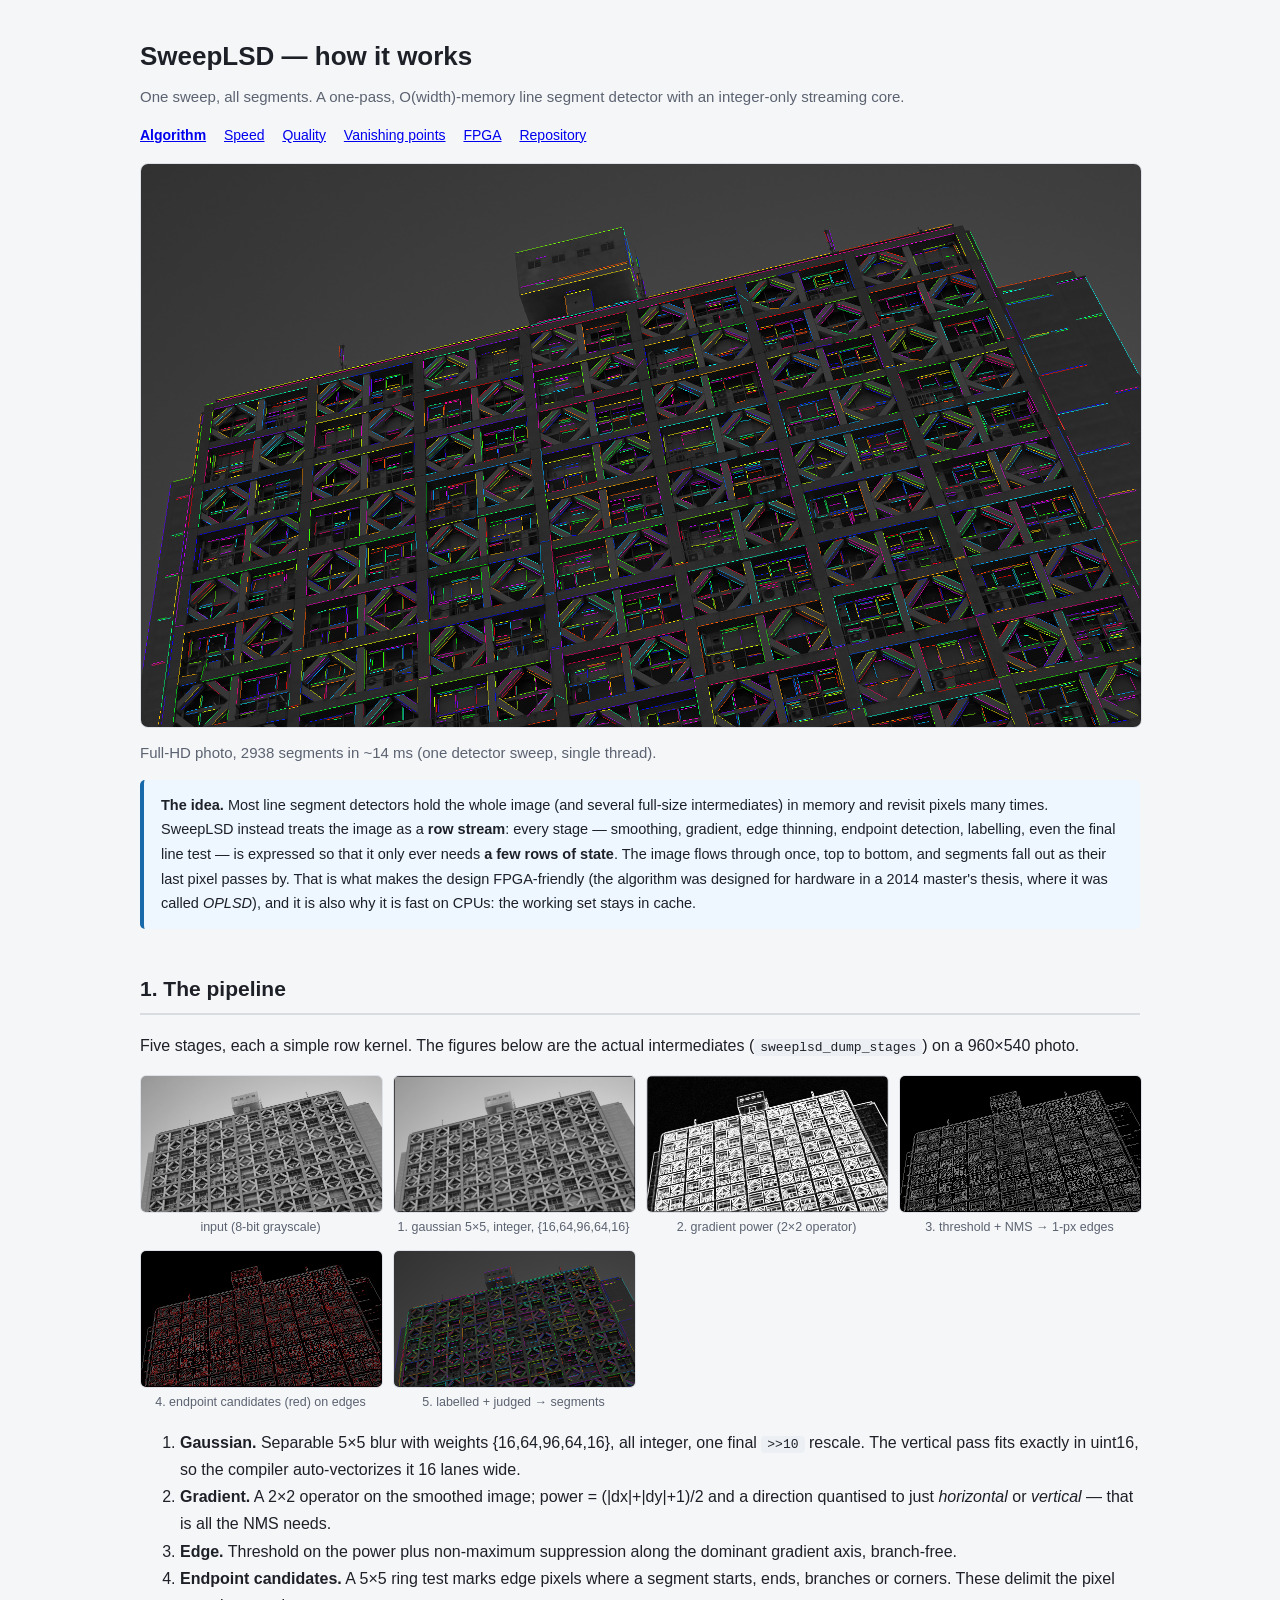
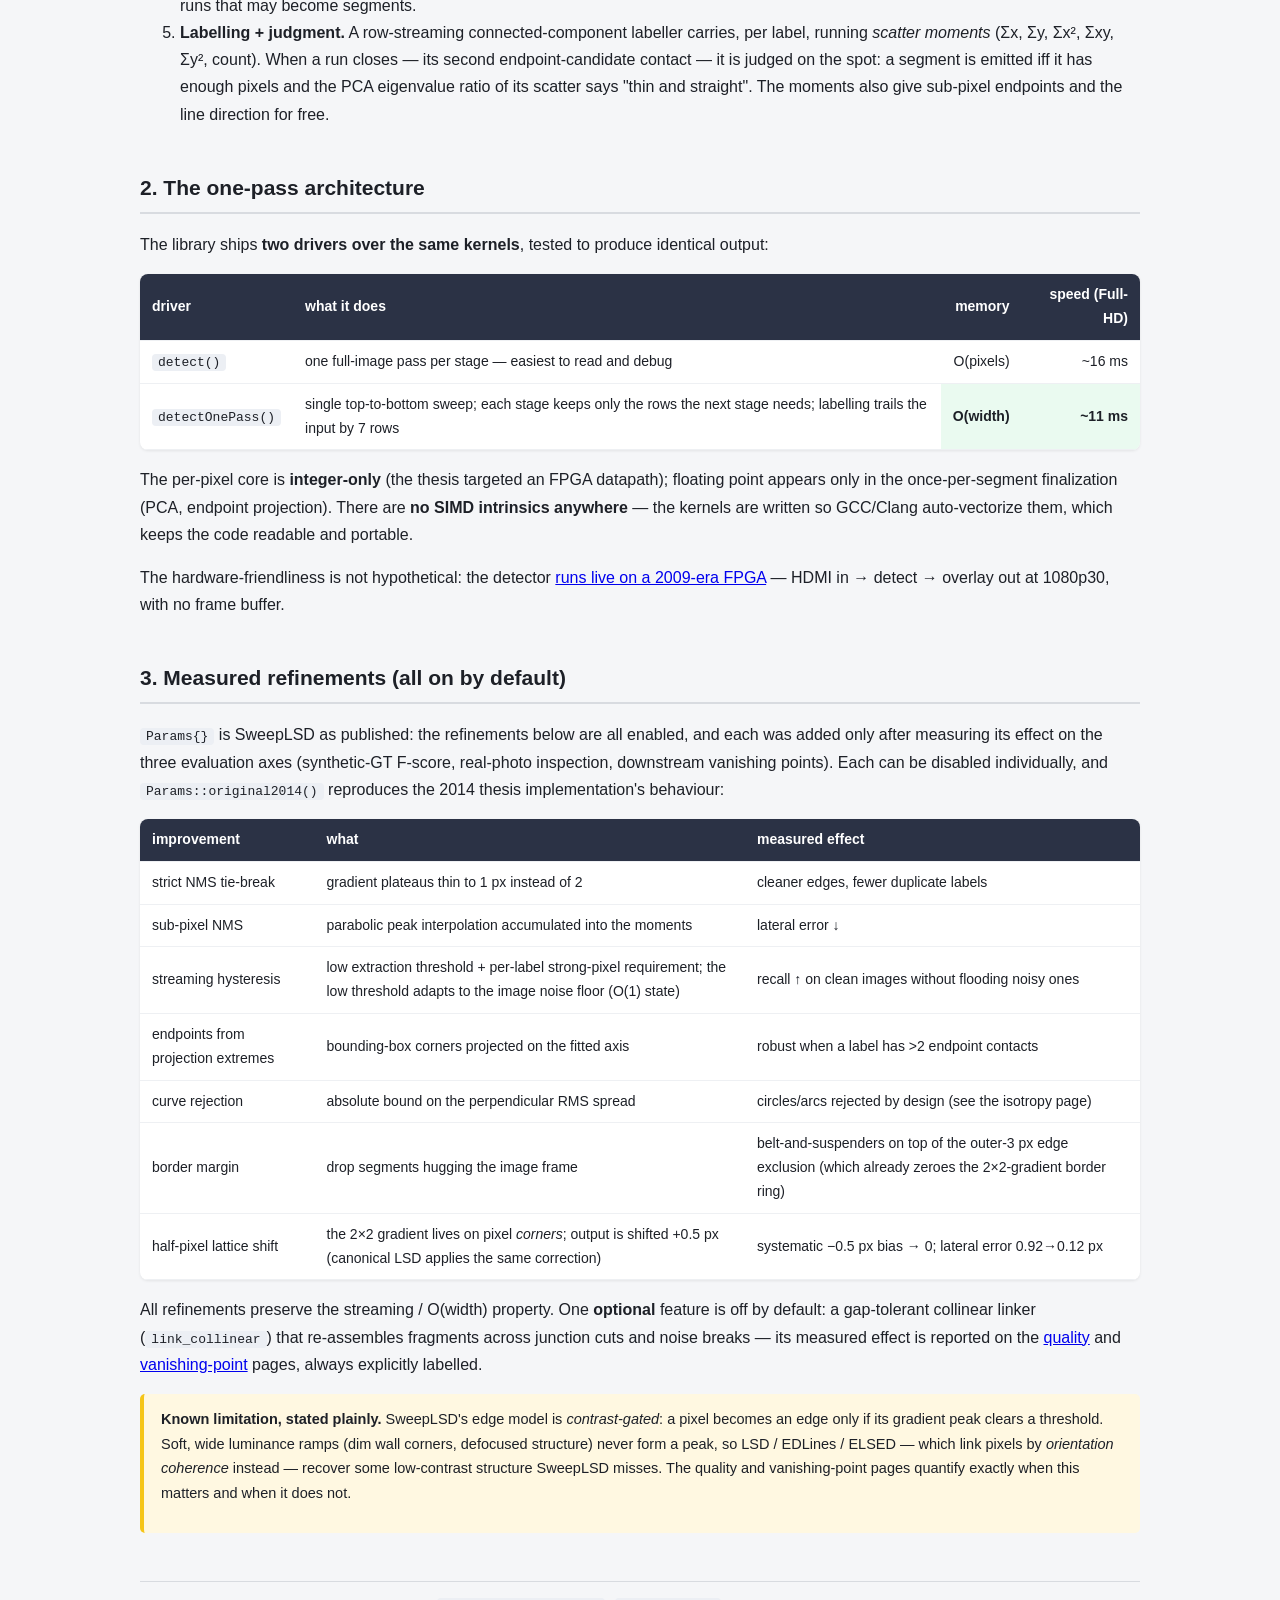
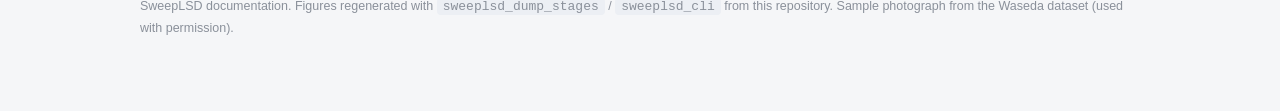
==== commit d710ac4d: "docs: refresh Full-HD numbers and complete the baseline set Published README/docs numbers had lagged" ====
--- a/docs/index.html
+++ b/docs/index.html
@@ -61,8 +61,8 @@
 <p>The library ships <b>two drivers over the same kernels</b>, tested to produce identical
 output:</p>
 <table><thead><tr><th>driver</th><th style="text-align:left">what it does</th><th>memory</th><th>speed (Full-HD)</th></tr></thead><tbody>
-<tr><td><code>detect()</code></td><td style="text-align:left">one full-image pass per stage — easiest to read and debug</td><td>O(pixels)</td><td>~17 ms</td></tr>
-<tr><td><code>detectOnePass()</code></td><td style="text-align:left">single top-to-bottom sweep; each stage keeps only the rows the next stage needs; labelling trails the input by 7 rows</td><td class="best">O(width)</td><td class="best">~13 ms</td></tr>
+<tr><td><code>detect()</code></td><td style="text-align:left">one full-image pass per stage — easiest to read and debug</td><td>O(pixels)</td><td>~16 ms</td></tr>
+<tr><td><code>detectOnePass()</code></td><td style="text-align:left">single top-to-bottom sweep; each stage keeps only the rows the next stage needs; labelling trails the input by 7 rows</td><td class="best">O(width)</td><td class="best">~11 ms</td></tr>
 </tbody></table>
 <p>The per-pixel core is <b>integer-only</b> (the thesis targeted an FPGA datapath);
 floating point appears only in the once-per-segment finalization (PCA, endpoint projection).
@@ -96,7 +96,7 @@
 <div class="note"><b>Known limitation, stated plainly.</b> SweepLSD's edge model is
 <i>contrast-gated</i>: a pixel becomes an edge only if its gradient peak clears a threshold.
 Soft, wide luminance ramps (dim wall corners, defocused structure) never form a peak, so
-LSD / EDLines — which link pixels by <i>orientation coherence</i> instead — recover some
+LSD / EDLines / ELSED — which link pixels by <i>orientation coherence</i> instead — recover some
 low-contrast structure SweepLSD misses. The quality and vanishing-point pages quantify
 exactly when this matters and when it does not.</p></div>
 
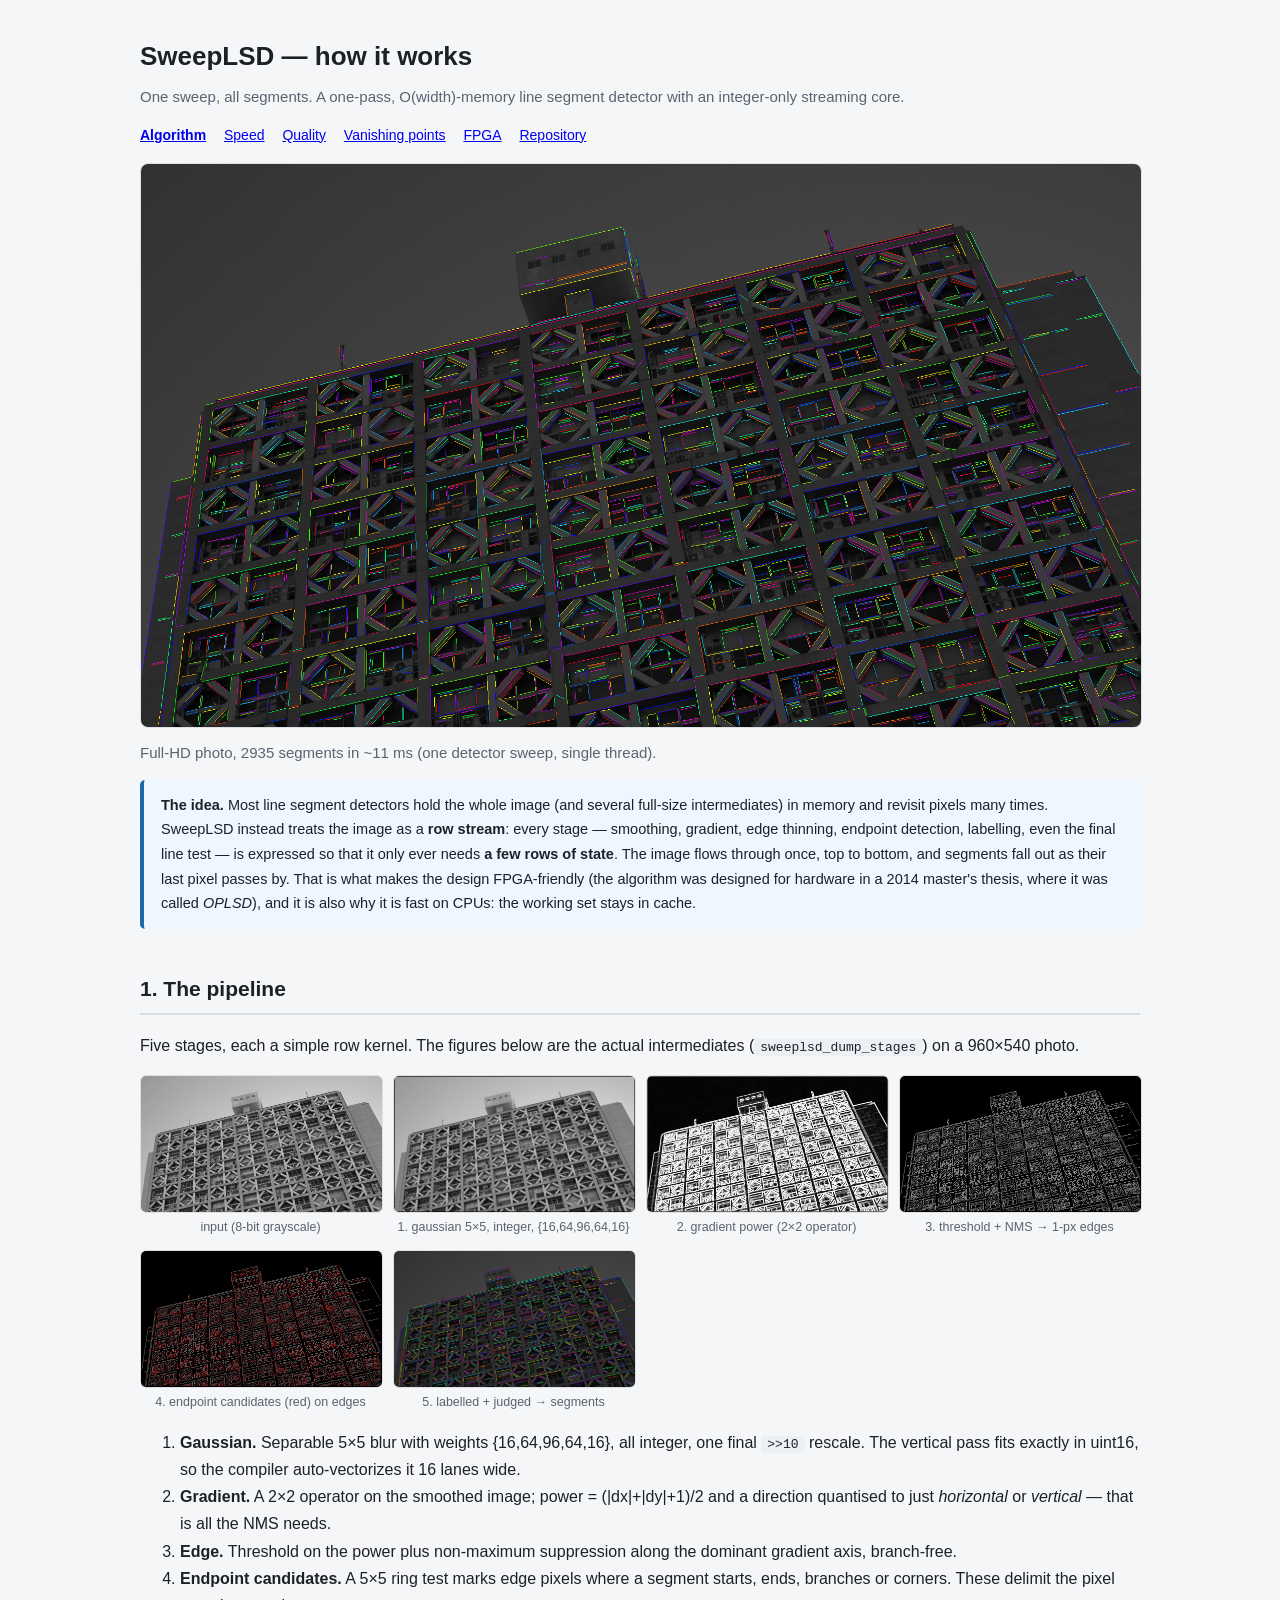
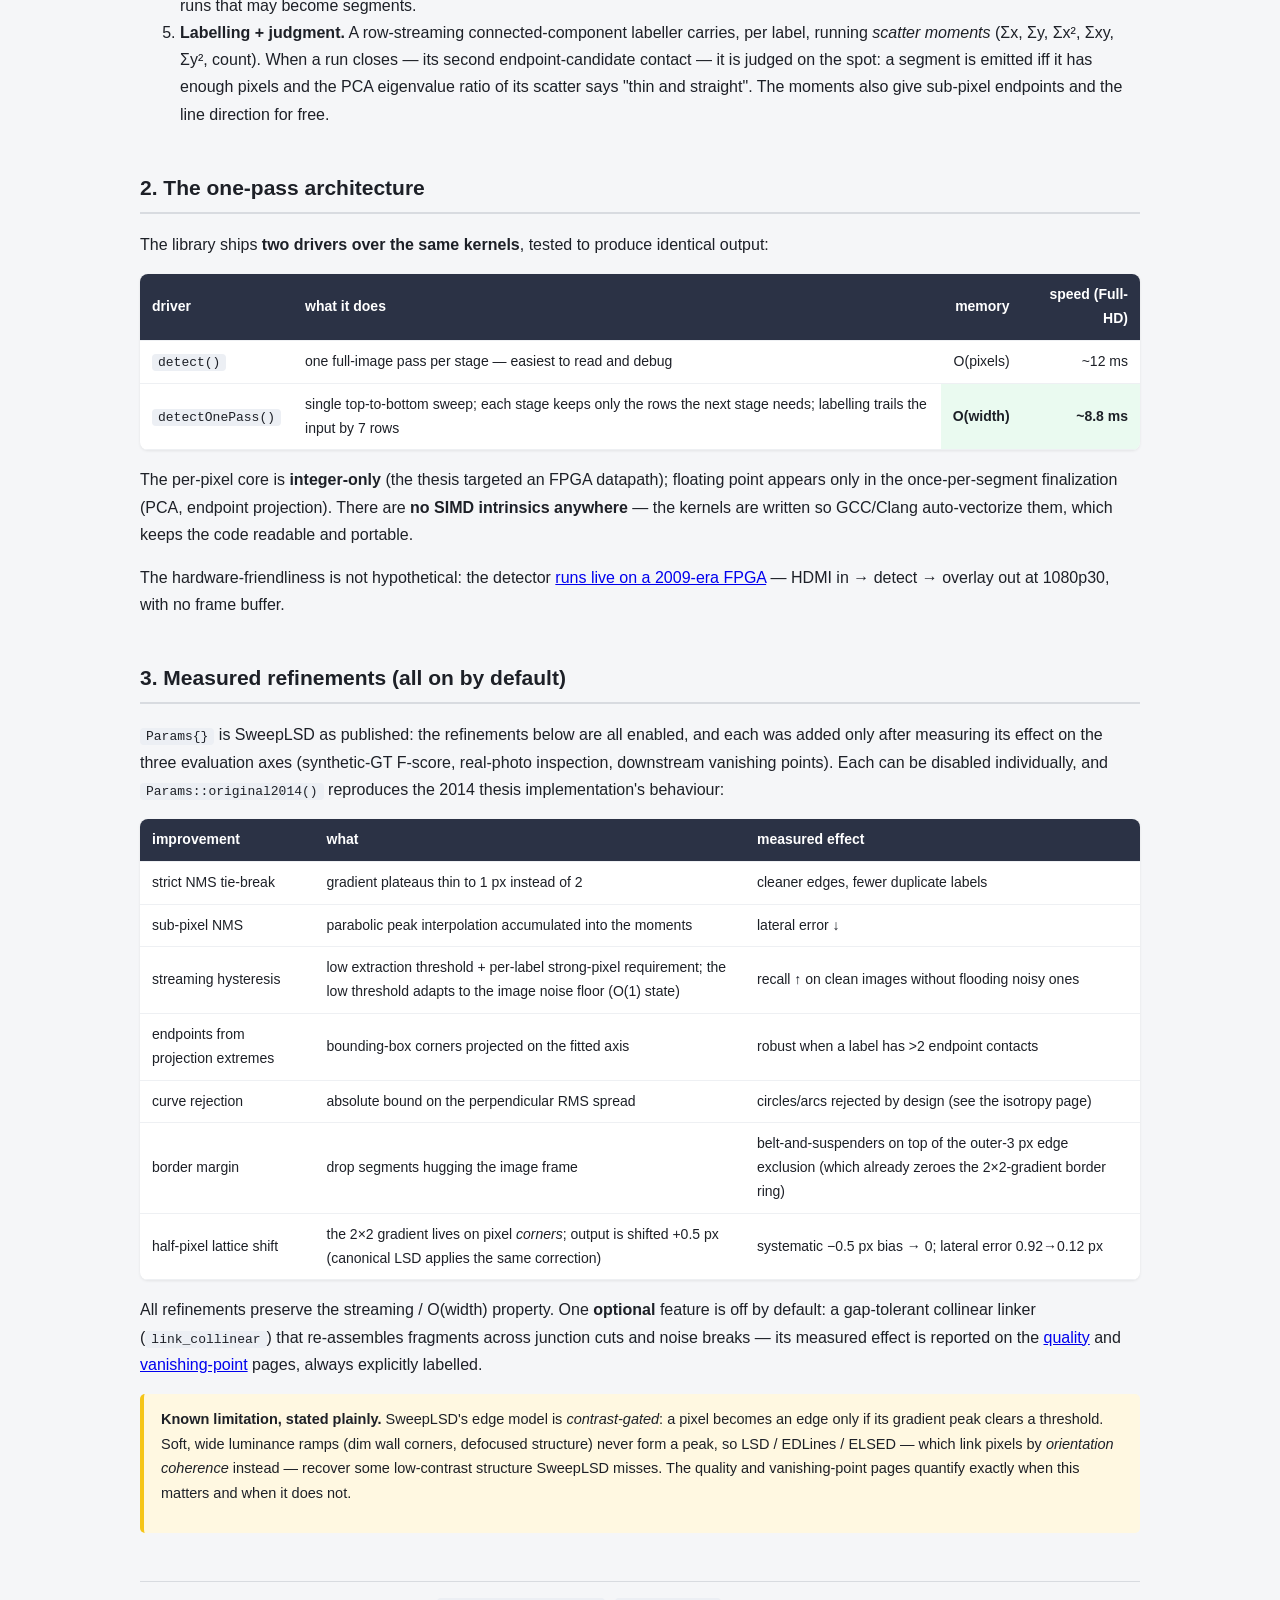
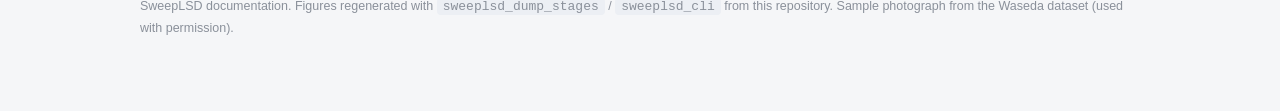
==== commit 68ec06d8: "docs: re-measure the speed benchmarks with one toolchain for all detectors Two measurement-side defe" ====
--- a/docs/index.html
+++ b/docs/index.html
@@ -16,7 +16,7 @@
 <a href="fpga.html">FPGA</a> <a href="https://github.com/ysmz334/sweeplsd">Repository</a></nav>
 
 <img class="wide" src="assets/hero_segments.png" alt="SweepLSD segments on a Full-HD photo">
-<p class="sub" style="margin-top:4px">Full-HD photo, 2938 segments in ~14 ms (one detector sweep, single thread).</p>
+<p class="sub" style="margin-top:4px">Full-HD photo, 2935 segments in ~11 ms (one detector sweep, single thread).</p>
 
 <div class="key"><b>The idea.</b> Most line segment detectors hold the whole image (and several
 full-size intermediates) in memory and revisit pixels many times. SweepLSD instead treats the
@@ -61,8 +61,8 @@
 <p>The library ships <b>two drivers over the same kernels</b>, tested to produce identical
 output:</p>
 <table><thead><tr><th>driver</th><th style="text-align:left">what it does</th><th>memory</th><th>speed (Full-HD)</th></tr></thead><tbody>
-<tr><td><code>detect()</code></td><td style="text-align:left">one full-image pass per stage — easiest to read and debug</td><td>O(pixels)</td><td>~16 ms</td></tr>
-<tr><td><code>detectOnePass()</code></td><td style="text-align:left">single top-to-bottom sweep; each stage keeps only the rows the next stage needs; labelling trails the input by 7 rows</td><td class="best">O(width)</td><td class="best">~11 ms</td></tr>
+<tr><td><code>detect()</code></td><td style="text-align:left">one full-image pass per stage — easiest to read and debug</td><td>O(pixels)</td><td>~12 ms</td></tr>
+<tr><td><code>detectOnePass()</code></td><td style="text-align:left">single top-to-bottom sweep; each stage keeps only the rows the next stage needs; labelling trails the input by 7 rows</td><td class="best">O(width)</td><td class="best">~8.8 ms</td></tr>
 </tbody></table>
 <p>The per-pixel core is <b>integer-only</b> (the thesis targeted an FPGA datapath);
 floating point appears only in the once-per-segment finalization (PCA, endpoint projection).
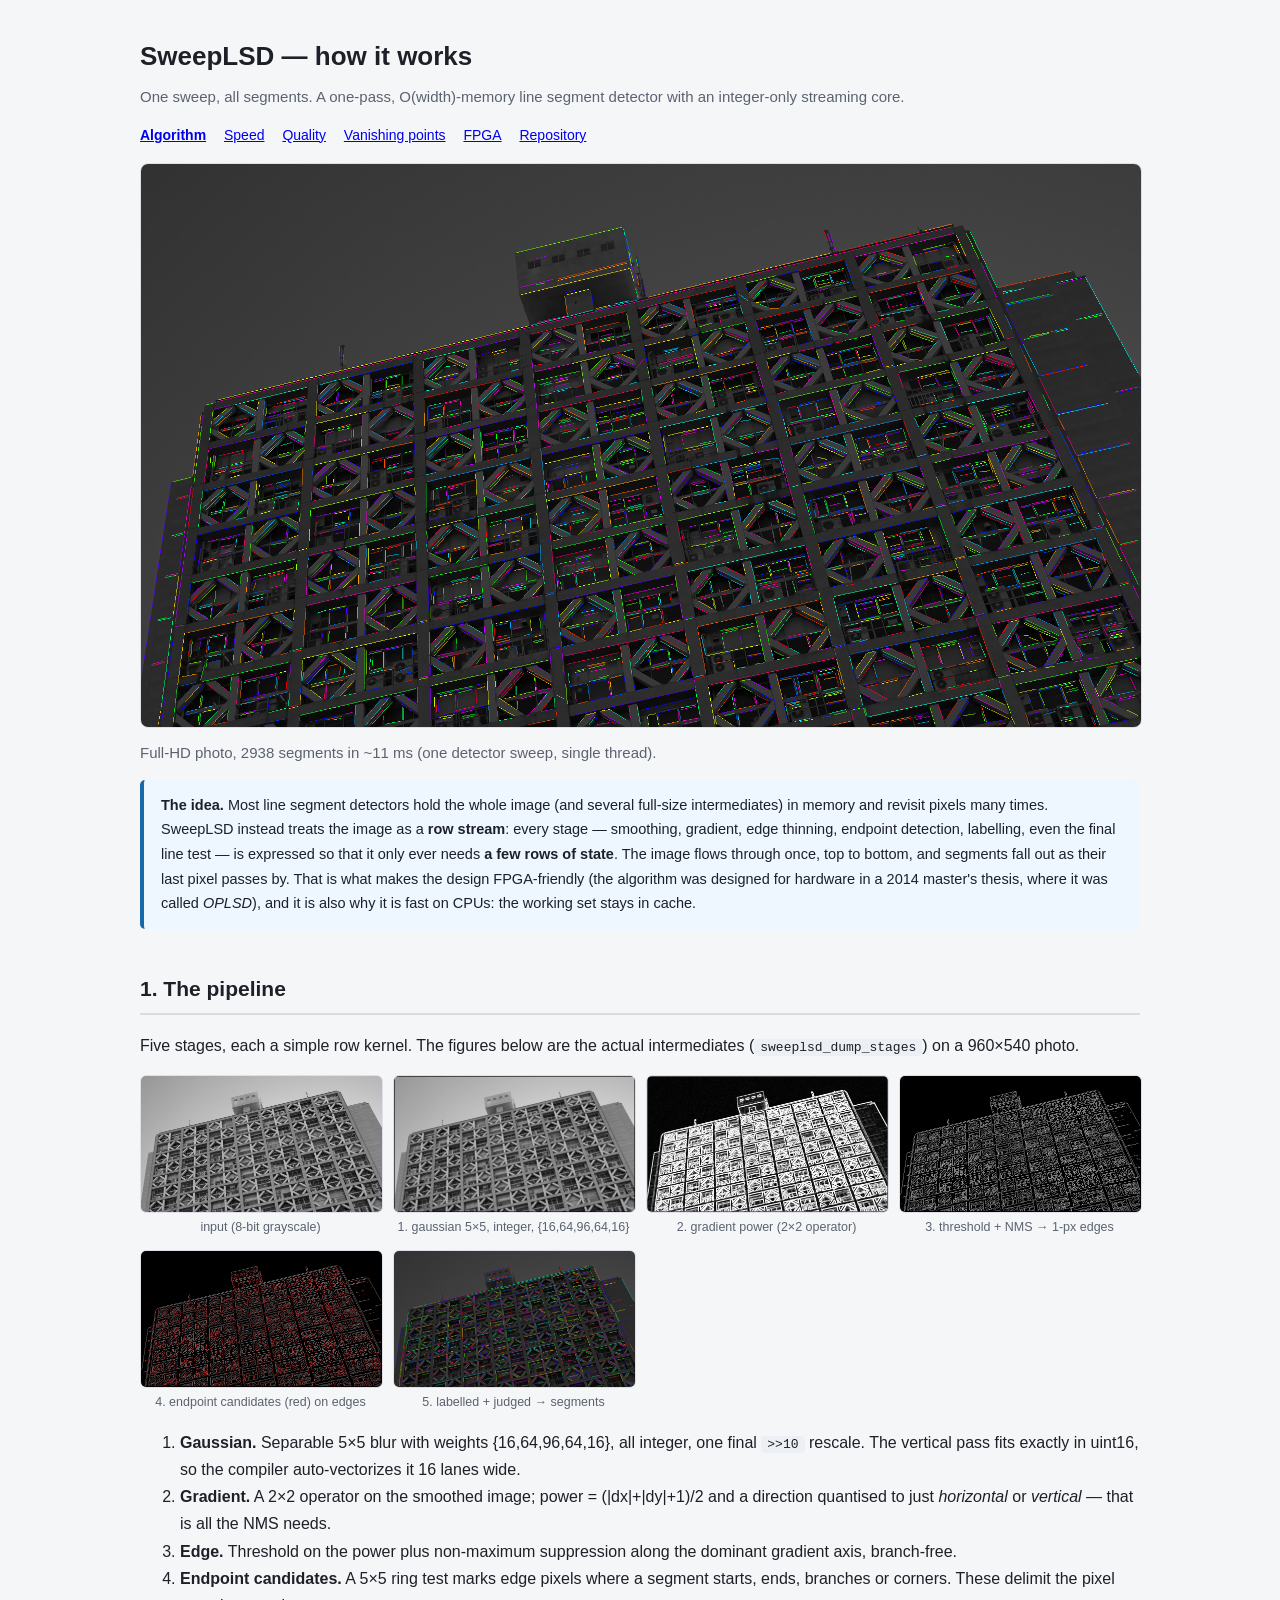
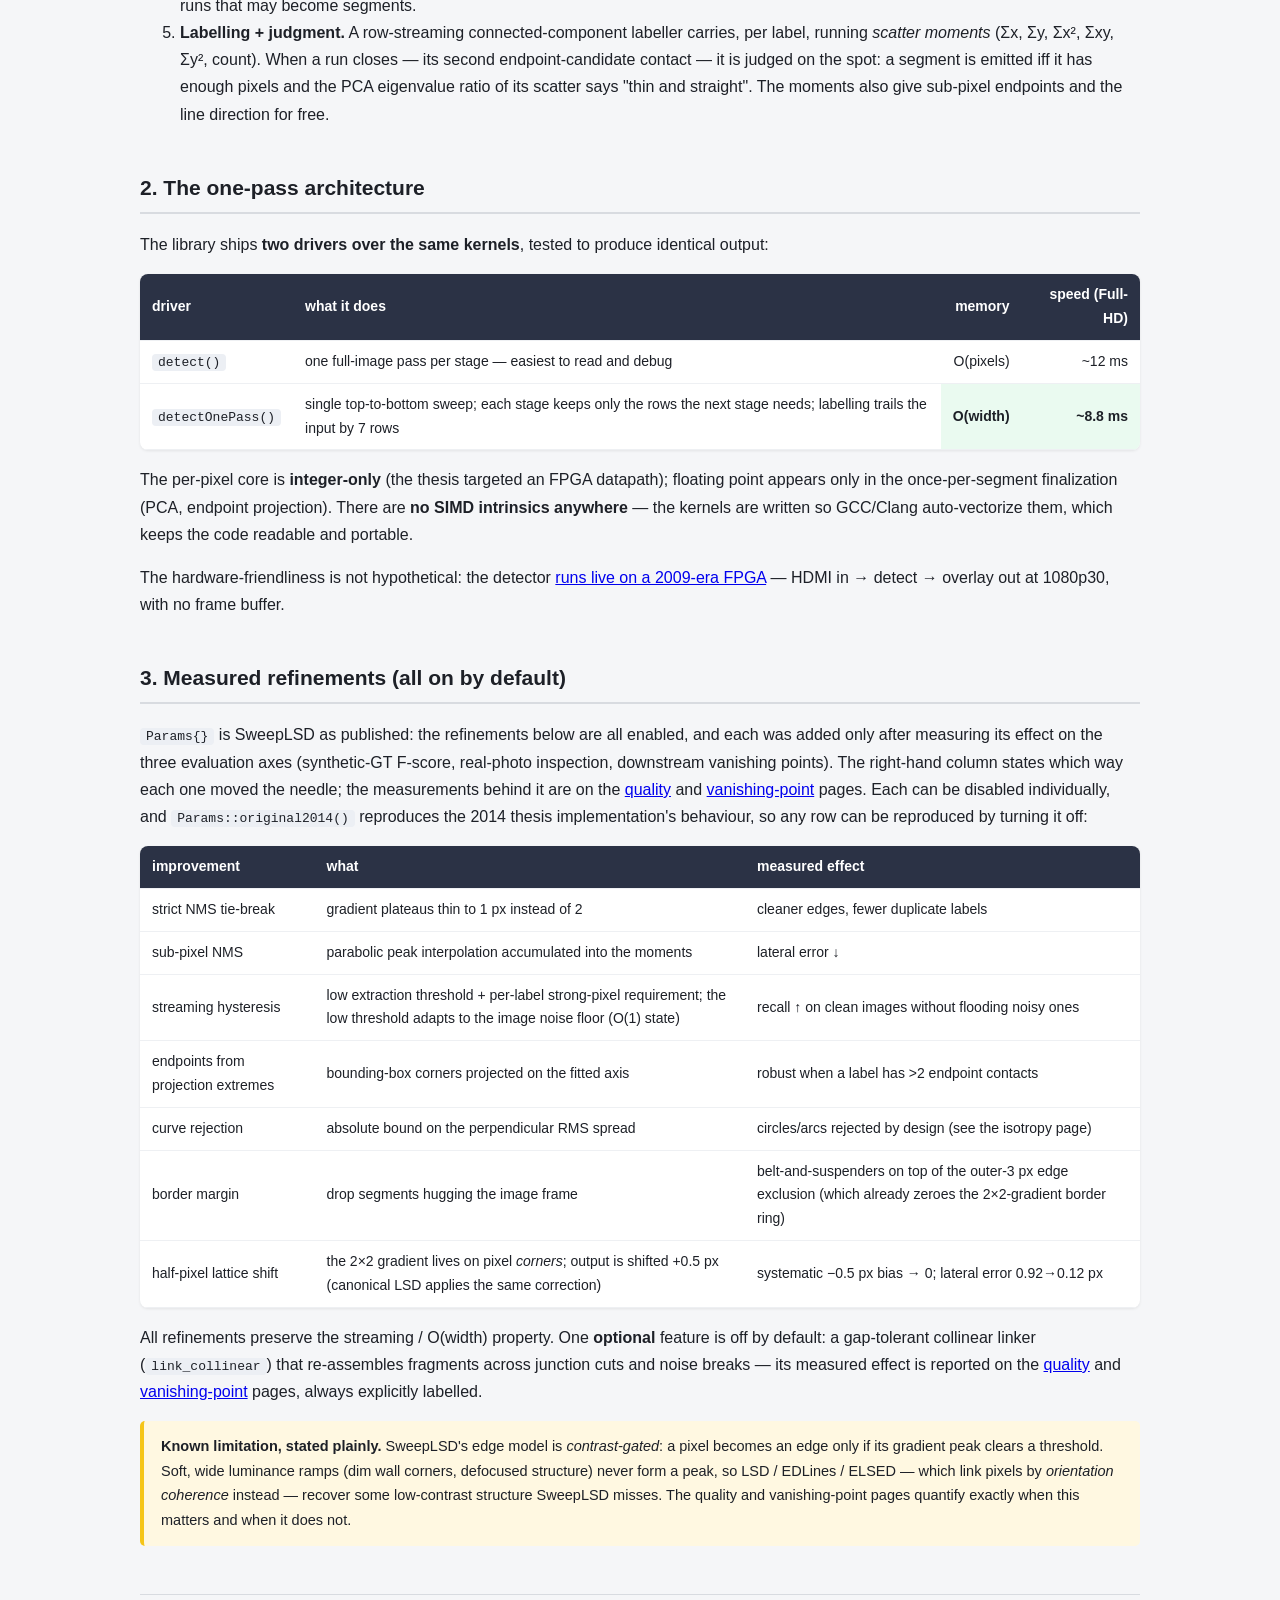
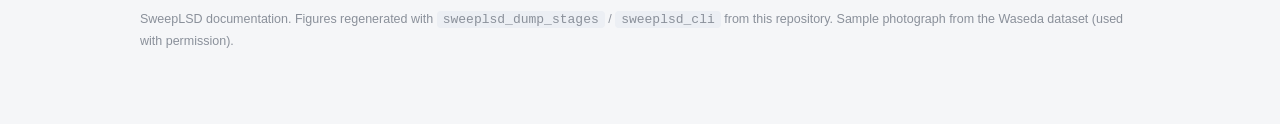
==== commit 1c8c310c: "docs: measure Clang and MSVC instead of assuming, and fix what a reviewer would catch A read-through" ====
--- a/docs/index.html
+++ b/docs/index.html
@@ -16,7 +16,7 @@
 <a href="fpga.html">FPGA</a> <a href="https://github.com/ysmz334/sweeplsd">Repository</a></nav>
 
 <img class="wide" src="assets/hero_segments.png" alt="SweepLSD segments on a Full-HD photo">
-<p class="sub" style="margin-top:4px">Full-HD photo, 2935 segments in ~11 ms (one detector sweep, single thread).</p>
+<p class="sub" style="margin-top:4px">Full-HD photo, 2938 segments in ~11 ms (one detector sweep, single thread).</p>
 
 <div class="key"><b>The idea.</b> Most line segment detectors hold the whole image (and several
 full-size intermediates) in memory and revisit pixels many times. SweepLSD instead treats the
@@ -75,9 +75,11 @@
 <h2>3. Measured refinements (all on by default)</h2>
 <p><code>Params{}</code> is SweepLSD as published: the refinements below are all enabled, and
 each was added only after measuring its effect on the three evaluation axes (synthetic-GT
-F-score, real-photo inspection, downstream vanishing points). Each can be disabled
-individually, and <code>Params::original2014()</code> reproduces the 2014 thesis
-implementation's behaviour:</p>
+F-score, real-photo inspection, downstream vanishing points). The right-hand column states
+which way each one moved the needle; the measurements behind it are on the
+<a href="evaluation.html">quality</a> and <a href="vp_evaluation.html">vanishing-point</a>
+pages. Each can be disabled individually, and <code>Params::original2014()</code> reproduces
+the 2014 thesis implementation's behaviour, so any row can be reproduced by turning it off:</p>
 <table><thead><tr><th>improvement</th><th style="text-align:left">what</th><th style="text-align:left">measured effect</th></tr></thead><tbody>
 <tr><td>strict NMS tie-break</td><td style="text-align:left">gradient plateaus thin to 1 px instead of 2</td><td style="text-align:left">cleaner edges, fewer duplicate labels</td></tr>
 <tr><td>sub-pixel NMS</td><td style="text-align:left">parabolic peak interpolation accumulated into the moments</td><td style="text-align:left">lateral error ↓</td></tr>
@@ -98,7 +100,7 @@
 Soft, wide luminance ramps (dim wall corners, defocused structure) never form a peak, so
 LSD / EDLines / ELSED — which link pixels by <i>orientation coherence</i> instead — recover some
 low-contrast structure SweepLSD misses. The quality and vanishing-point pages quantify
-exactly when this matters and when it does not.</p></div>
+exactly when this matters and when it does not.</div>
 
 <footer>SweepLSD documentation. Figures regenerated with <code>sweeplsd_dump_stages</code> /
 <code>sweeplsd_cli</code> from this repository. Sample photograph from the Waseda dataset
